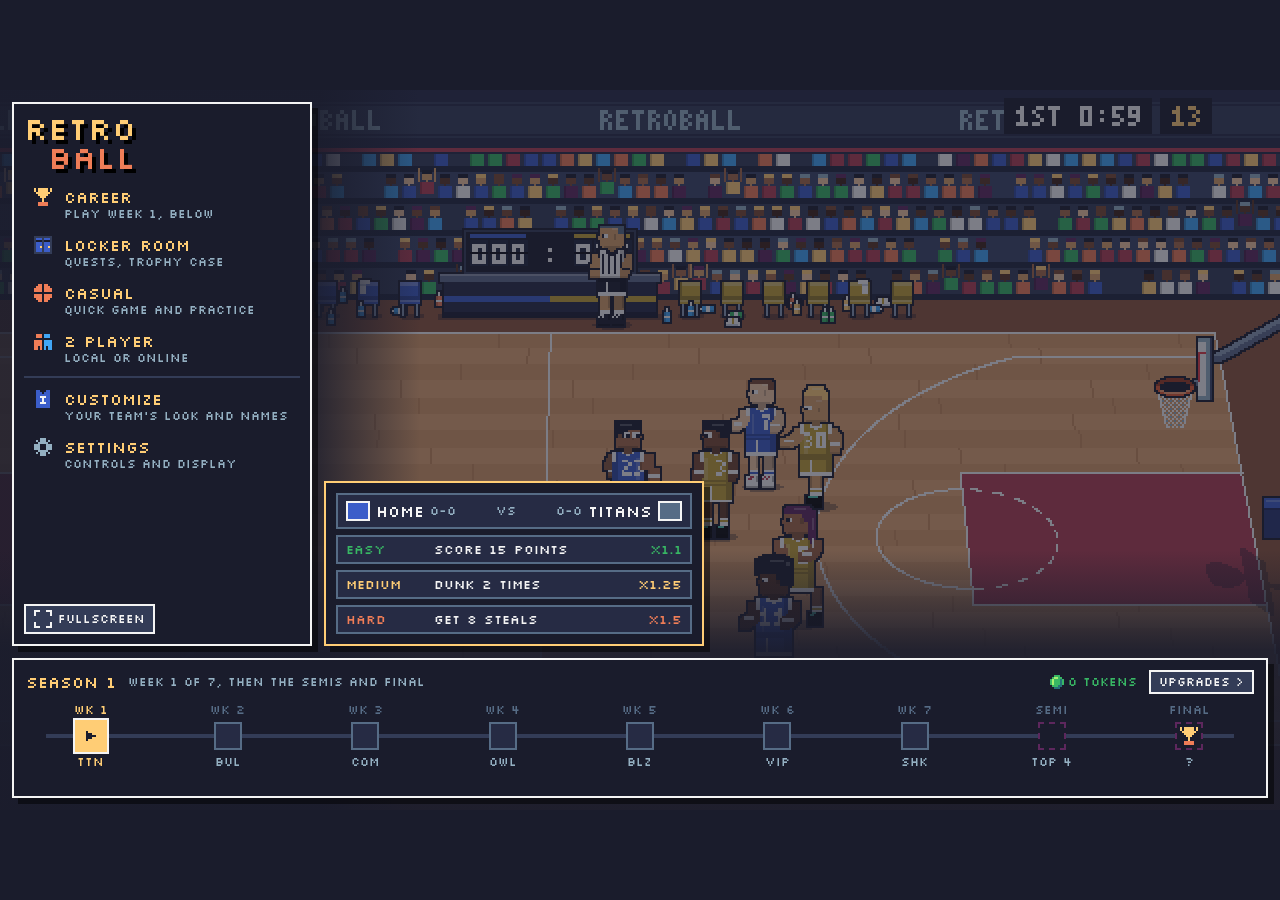
==== index.html @ 75bcadbc "Main menu: Quick game and Practice under Casual, Local and Online under 2 Player Back and Esc go bac" ====
<!doctype html>
<html lang="en">
<head>
  <meta charset="utf-8">
  <meta name="viewport" content="width=device-width, initial-scale=1, user-scalable=no">
  <title>RetroBall</title>
  <link rel="preconnect" href="https://fonts.googleapis.com">
  <link rel="preconnect" href="https://fonts.gstatic.com" crossorigin>
  <link rel="stylesheet" href="https://fonts.googleapis.com/css2?family=Silkscreen&display=swap">
  <link rel="stylesheet" href="style.css">
</head>
<body>
  <div id="stage">
    <canvas id="game" width="640" height="360" tabindex="0"></canvas>

    <button id="pause-btn" type="button" aria-label="Pause" aria-expanded="false" aria-controls="menu">
      <span></span><span></span>
    </button>

    <!-- Pause menu (the Side Rail design): a full-height dock on the right, the tabs down a rail on its left with
         Resume, Restart and Main menu at the rail's foot, and the picked tab beside it (its reset button below it).
         Its tabs come in two groups: Customize (Player, Upgrades, Gear) and Settings (Controls, UI, Testing). The main
         menu's Customize and Settings open just their group; paused in a game it's Settings, plus Customize in a
         Quick game only (menu.js). -->
    <div id="menu" role="dialog" aria-label="Pause menu" hidden>
      <div class="menu-rail">
        <p class="rail-head" id="rail-head">Paused</p>
        <div class="tabs" role="tablist" aria-label="Pause menu sections" aria-orientation="vertical">
          <button type="button" class="tab" role="tab" data-panel="player-view" data-group="customize" aria-selected="true"><span class="ico" data-icon="jersey"></span>Player</button>
          <button type="button" class="tab" role="tab" data-panel="upgrade-view" data-group="customize" aria-selected="false"><span class="ico" data-icon="star"></span>Upgrades</button>
          <button type="button" class="tab" role="tab" data-panel="gear-view" data-group="customize" aria-selected="false"><span class="ico" data-icon="trophy"></span>Gear</button>
          <button type="button" class="tab" role="tab" data-panel="controls-view" data-group="settings" aria-selected="false"><span class="ico" data-icon="pad"></span>Controls</button>
          <button type="button" class="tab" role="tab" data-panel="ui-view" data-group="settings" aria-selected="false"><span class="ico" data-icon="gear"></span>UI</button>
          <!-- Only with ?dev=1 in the address (see menu.js): playtesting tools, testing sliders and player tuning. -->
          <button type="button" class="tab tab-dev" role="tab" data-panel="dev-view" data-group="settings" aria-selected="false" hidden><span class="ico" data-icon="cone"></span>Testing</button>
        </div>
        <span class="rail-space"></span>
        <!-- In a game only (menu.js hides them when the menu was opened from the main menu). -->
        <button type="button" class="btn rail-resume" id="resume">Resume</button>
        <button type="button" class="btn btn-quiet" id="restart-game">Restart</button>
        <button type="button" class="btn btn-quiet rail-leave" id="to-title">Main menu</button>
      </div>

      <div class="menu-main">
        <div class="menu-body tab-panel" id="player-view" role="tabpanel">
          <div class="preview-col">
            <canvas id="preview" width="80" height="92" aria-label="Player preview"></canvas>
            <div class="faces" role="group" aria-label="Pick a player to customize"></div>
            <button type="button" class="btn btn-quiet" id="randomize-look">Randomize</button>
          </div>

          <div class="controls">
            <div class="row">
              <label for="skin">Skin</label>
              <input type="color" id="skin" data-key="skin">
              <input class="hex" data-key="skin" maxlength="7" spellcheck="false" aria-label="Skin hex">
            </div>
            <div class="row presets" id="skin-presets">
              <span class="label preset-label">Recommended</span>
            </div>
            <div class="row">
              <span class="label">Hair style</span>
              <button type="button" class="step" data-step="-1" aria-label="Previous hair style">&lt;</button>
              <span class="value" id="hair-style-name"></span>
              <button type="button" class="step" data-step="1" aria-label="Next hair style">&gt;</button>
            </div>
            <div class="row">
              <label for="hair">Hair</label>
              <input type="color" id="hair" data-key="hair">
              <input class="hex" data-key="hair" maxlength="7" spellcheck="false" aria-label="Hair hex">
            </div>
            <div class="row">
              <label for="jersey">Jersey</label>
              <input type="color" id="jersey" data-key="jersey">
              <input class="hex" data-key="jersey" maxlength="7" spellcheck="false" aria-label="Jersey hex">
            </div>
            <div class="row">
              <label for="shorts">Shorts</label>
              <input type="color" id="shorts" data-key="shorts">
              <input class="hex" data-key="shorts" maxlength="7" spellcheck="false" aria-label="Shorts hex">
            </div>
            <div class="row">
              <label for="number">Number</label>
              <input id="number" class="num" inputmode="numeric" maxlength="2" autocomplete="off">
            </div>
            <div class="row">
              <label for="shoe">Shoes</label>
              <input type="color" id="shoe" data-key="shoe">
              <input class="hex" data-key="shoe" maxlength="7" spellcheck="false" aria-label="Shoes hex">
            </div>
            <div class="row">
              <label for="laces">Laces</label>
              <input type="color" id="laces" data-key="laces">
              <input class="hex" data-key="laces" maxlength="7" spellcheck="false" aria-label="Laces hex">
            </div>
          </div>
        </div>

        <!-- Upgrades and names for each player on the user's team. Free to set for now; saved between visits. -->
        <div class="tab-panel stack-view" id="upgrade-view" role="tabpanel" hidden>
          <p class="test-note" id="upgrade-note"></p>
          <div class="row player-pick">
            <div class="faces" role="group" aria-label="Pick a player to upgrade"></div>
            <input id="player-name" class="name" maxlength="12" spellcheck="false" autocomplete="off" aria-label="Player name">
            <span class="player-num" id="player-num"></span>
          </div>
          <div class="row upgrade" data-upgrade="speed">
            <span class="label">Speed</span>
            <button type="button" class="step" data-delta="-1" aria-label="Lower speed">-</button>
            <span class="pips" aria-hidden="true"></span>
            <button type="button" class="step" data-delta="1" aria-label="Raise speed">+</button>
            <span class="upgrade-effect"></span>
          </div>
          <div class="row upgrade" data-upgrade="shooting">
            <span class="label">Shooting</span>
            <button type="button" class="step" data-delta="-1" aria-label="Lower shooting">-</button>
            <span class="pips" aria-hidden="true"></span>
            <button type="button" class="step" data-delta="1" aria-label="Raise shooting">+</button>
            <span class="upgrade-effect"></span>
          </div>
          <div class="row upgrade" data-upgrade="dunking">
            <span class="label">Dunking</span>
            <button type="button" class="step" data-delta="-1" aria-label="Lower dunking">-</button>
            <span class="pips" aria-hidden="true"></span>
            <button type="button" class="step" data-delta="1" aria-label="Raise dunking">+</button>
            <span class="upgrade-effect"></span>
          </div>
          <div class="row upgrade" data-upgrade="defense">
            <span class="label">Defense</span>
            <button type="button" class="step" data-delta="-1" aria-label="Lower defense">-</button>
            <span class="pips" aria-hidden="true"></span>
            <button type="button" class="step" data-delta="1" aria-label="Raise defense">+</button>
            <span class="upgrade-effect"></span>
          </div>
          <div class="row upgrade" data-upgrade="dash">
            <span class="label">Dash</span>
            <button type="button" class="step" data-delta="-1" aria-label="Lower dash">-</button>
            <span class="pips" aria-hidden="true"></span>
            <button type="button" class="step" data-delta="1" aria-label="Raise dash">+</button>
            <span class="upgrade-effect"></span>
          </div>
        </div>

        <!-- Testing (only with ?dev=1 in the address): playtesting tools, testing sliders and player tuning. -->
        <div class="tab-panel stack-view" id="dev-view" role="tabpanel" hidden>
          <!-- Tools that jump the game to the moment you want to check (menu.js; main.js does the work). The game ones
               close the menu; each is disabled where it doesn't apply. -->
          <div id="testing-tools">
            <p class="test-note">Game (closes the menu)</p>
            <div class="tool-grid">
              <button type="button" class="btn btn-quiet" data-tool="endGame">End game</button>
              <button type="button" class="btn btn-quiet" data-tool="endPeriod">End period</button>
              <button type="button" class="btn btn-quiet" data-tool="tenSeconds">10 s left</button>
              <button type="button" class="btn btn-quiet" data-tool="shotClock">Shot clock 3 s</button>
              <button type="button" class="btn btn-quiet" data-tool="homePoints">Home +3</button>
              <button type="button" class="btn btn-quiet" data-tool="awayPoints">Away +3</button>
              <button type="button" class="btn btn-quiet" data-tool="ballToMe">Ball to me</button>
              <button type="button" class="btn btn-quiet" data-tool="freeThrow" title="Your player is fouled and goes to the line">Free throw</button>
            </div>
            <p class="test-note">Career</p>
            <div class="tool-grid">
              <button type="button" class="btn btn-quiet" data-tool="tokens">+100 tokens</button>
            <button type="button" class="btn btn-quiet" data-tool="allGear" title="Every cosmetic unlocked until the page reloads">All gear</button>
            </div>
          </div>

          <!-- Odds: dunk outcome odds, AI level and crowd density. Not saved; a reload restores the defaults. -->
          <div class="stack-view test-section" id="test-view">
            <p class="test-note">Odds and AI (not saved)</p>
            <p class="test-note">Dunk odds</p>
            <div class="row">
              <label for="hang-chance">Rim hang</label>
              <input type="range" id="hang-chance" min="0" max="100" step="1" data-odds="hangChance">
              <span class="value pct" id="hang-chance-value"></span>
            </div>
            <div class="row">
              <label for="shatter-chance">Shatter</label>
              <input type="range" id="shatter-chance" min="0" max="100" step="1" data-odds="shatterChance">
              <span class="value pct" id="shatter-chance-value"></span>
            </div>
            <div class="row">
              <span class="label">Normal</span>
              <span class="slider-spacer"></span>
              <span class="value pct" id="normal-chance-value"></span>
            </div>
            <p class="test-note">AI</p>
            <div class="row">
              <label for="ai-level">Demo AI</label>
              <input type="range" id="ai-level" min="0" max="100" step="1">
              <span class="value pct" id="ai-level-value"></span>
            </div>
            <p class="test-note">Arena</p>
            <div class="row">
              <label for="crowd-density">Crowd</label>
              <input type="range" id="crowd-density" min="0" max="100" step="1">
              <span class="value pct" id="crowd-density-value"></span>
            </div>
          </div>

          <!-- Player tuning: every config value that shapes how players play, most important first (rows built by
               menu.js from TUNING). Saved; a changed value can be put back one at a time or all at once. -->
          <div class="stack-view test-section" id="tuning-view">
            <div class="tuning-head">
              <p class="test-note">Player tuning (saved)</p>
              <button type="button" class="btn btn-quiet" id="reset-tuning">Reset all</button>
            </div>
            <div class="tuning-list" id="tuning-list"></div>
          </div>
        </div>

        <!-- Gear: cosmetics unlocked by trophies (see Cosmetics): what the picked player wears, the team's kit and shoes,
             and the ball, dunk trail, banner and rim for your games. Rows are built by menu.js. Saved. -->
        <div class="tab-panel stack-view" id="gear-view" role="tabpanel" hidden>
          <div class="row player-pick">
            <div class="faces" role="group" aria-label="Pick a player to dress"></div>
          </div>
          <p class="test-note">This player</p>
          <div class="gear-list" id="gear-player"></div>
          <p class="test-note">The team</p>
          <div class="gear-list" id="gear-team"></div>
          <p class="test-note">Your games</p>
          <div class="gear-list" id="gear-game"></div>
          <p class="key-hint">Earn trophies to unlock more: each metal unlocks a style.</p>
        </div>

        <!-- Controls: dash timing and keybinds (rows are built by menu.js). Saved between visits. -->
        <div class="tab-panel stack-view" id="controls-view" role="tabpanel" hidden>
          <p class="test-note">Dash</p>
          <div class="row">
            <label for="double-tap">Double tap</label>
            <input type="range" id="double-tap" min="50" max="400" step="5">
            <span class="value pct" id="double-tap-value"></span>
          </div>
          <!-- Keybinds: whose keys (1 Player, or either player of 2 Player), a drawn keyboard with each action's keys in
               its color, and a legend: click an action (or press Enter on it), then press or click its new key. -->
          <div class="row key-sets" role="group" aria-label="Whose keys">
            <button type="button" class="key-btn" data-key-set="solo" aria-pressed="true">1 Player</button>
            <button type="button" class="key-btn" data-key-set="p1" aria-pressed="false">2P: P1</button>
            <button type="button" class="key-btn" data-key-set="p2" aria-pressed="false">2P: P2</button>
          </div>
          <div class="keyboard" id="keyboard"></div>
          <div class="key-legend" id="key-legend"></div>
          <p class="key-hint" id="key-hint"></p>
        </div>

        <!-- On-screen display and sound. Saved between visits. -->
        <div class="tab-panel stack-view" id="ui-view" role="tabpanel" hidden>
          <p class="test-note">On screen</p>
          <div class="row">
            <span class="label">Stats</span>
            <button type="button" class="key-btn" id="show-stats" aria-pressed="false" aria-label="Show stats"></button>
            <span class="upgrade-effect">Score and shooting, top left</span>
          </div>
          <div class="row">
            <span class="label">Shelf</span>
            <button type="button" class="key-btn" id="show-trophies" aria-pressed="false" aria-label="Show the trophy shelf"></button>
            <span class="upgrade-effect">Your trophies on top of the scorer's table</span>
          </div>
          <p class="test-note">Audio</p>
          <div class="row">
            <span class="label">Sound</span>
            <button type="button" class="key-btn" id="sound-on" aria-pressed="false" aria-label="Sound"></button>
          </div>
          <div class="row">
            <label for="sound-volume">Volume</label>
            <input type="range" id="sound-volume" min="0" max="100" step="5">
            <span class="value pct" id="sound-volume-value"></span>
          </div>
          <!-- Every trophy family's metal and next goal, and the secrets (??? until earned); built by menu.js. -->
          <p class="test-note">Trophies</p>
          <div class="trophy-list" id="trophy-list"></div>
        </div>

        <div class="menu-foot">
          <button type="button" class="btn btn-quiet" id="reset-look" data-for="player-view">Reset look</button>
          <button type="button" class="btn btn-quiet" id="reset-upgrades" data-for="upgrade-view" hidden>Reset</button>
          <button type="button" class="btn btn-quiet" id="reset-odds" data-for="dev-view" hidden>Test defaults</button>
          <button type="button" class="btn btn-quiet" id="reset-controls" data-for="controls-view" hidden>Defaults</button>
        </div>
      </div>
    </div>

    <!-- Main menu: the game always opens here, with the AI playing itself behind it. Each mode's screen is a view
         (title.js shows one at a time); Customize and Settings open the pause menu's tabs. -->
    <div id="title" role="dialog" aria-label="Main menu" hidden>
      <!-- Home (the Season Road design): the modes in a dock on the left, the career season as a road along the
           bottom with a stop for every game, and the next game's challenges above this week's stop (title.js builds
           the road and the challenges; picking a challenge tips off). The demo game shows through on the right. -->
      <div class="title-view season-home" id="title-home">
        <nav class="home-dock" aria-label="Modes">
          <p class="dock-logo" aria-hidden="true">Retro<span>Ball</span></p>
          <button type="button" class="dock-row" data-go="career">
            <span class="ico" data-icon="trophy"></span>
            <span class="mode-name">Career</span>
            <span class="mode-desc" id="title-career-desc">Seasons, playoffs and upgrades</span>
          </button>
          <button type="button" class="dock-row" data-go="locker">
            <span class="ico" data-icon="locker"></span>
            <span class="mode-name">Locker room</span>
            <span class="mode-desc">Quests, trophy case</span>
          </button>
          <button type="button" class="dock-row" data-go="casual">
            <span class="ico" data-icon="ball"></span>
            <span class="mode-name">Casual</span>
            <span class="mode-desc">Quick game and practice</span>
          </button>
          <button type="button" class="dock-row" data-go="versus">
            <span class="ico" data-icon="duo"></span>
            <span class="mode-name">2 Player</span>
            <span class="mode-desc">Local or online</span>
          </button>
          <span class="dock-sep"></span>
          <button type="button" class="dock-row" data-go="customize">
            <span class="ico" data-icon="jersey"></span>
            <span class="mode-name">Customize</span>
            <span class="mode-desc">Your team's look and names</span>
          </button>
          <button type="button" class="dock-row" data-go="settings">
            <span class="ico" data-icon="gear"></span>
            <span class="mode-name">Settings</span>
            <span class="mode-desc">Controls and display</span>
          </button>
          <button type="button" class="dock-quick" id="fullscreen"><span class="ico" data-icon="full"></span>Fullscreen</button>
        </nav>
        <div class="home-pop" id="home-pop"></div>
        <div class="home-road" id="home-road"></div>
      </div>

      <h1 class="title-logo">Retro<span>Ball</span></h1>
      <div class="title-panel">
        <!-- Career: built by title.js (season, challenges, upgrades, standings). Picking a challenge tips off. -->
        <div class="title-view" id="title-career" hidden>
          <div class="title-bar"><button type="button" class="btn btn-quiet title-back">Back</button><span class="title-heading">Career</span></div>
          <div class="career-panel" id="career-panel"></div>
        </div>

        <!-- Casual: a quick 3v3 game (with the daily game) or practice. -->
        <div class="title-view stack-view" id="title-casual" hidden>
          <div class="title-bar"><button type="button" class="btn btn-quiet title-back">Back</button><span class="title-heading">Casual</span></div>
          <button type="button" class="mode-option" data-go="quick">
            <span class="mode-name">Quick game</span>
            <span class="mode-desc">3v3 with AI teammates and opponents, plus the daily game</span>
          </button>
          <button type="button" class="mode-option" data-go="practice">
            <span class="mode-name">Practice</span>
            <span class="mode-desc">Free shot and Around the World</span>
          </button>
        </div>

        <!-- 2 Player: two people on one keyboard (Local), or in two browsers (Online). -->
        <div class="title-view stack-view" id="title-versus" hidden>
          <div class="title-bar"><button type="button" class="btn btn-quiet title-back">Back</button><span class="title-heading">2 Player</span></div>
          <button type="button" class="mode-option" data-go="duo">
            <span class="mode-name">Local</span>
            <span class="mode-desc">Two players, one keyboard</span>
          </button>
          <button type="button" class="mode-option" data-go="online">
            <span class="mode-name">Online</span>
            <span class="mode-desc">Prototype: host or join with a code</span>
          </button>
        </div>

        <!-- Quick game: the game options (Career and 2 Player games use them too), then tip off. -->
        <div class="title-view stack-view" id="title-quick" data-back="casual" hidden>
          <div class="title-bar"><button type="button" class="btn btn-quiet title-back">Back</button><span class="title-heading">Quick game</span></div>
          <!-- The daily game (daily.js): today's opponent and goal, your streak; title.js fills it in. -->
          <div class="daily-card">
            <span class="mode-name">Daily game</span>
            <span class="mode-desc" id="daily-text"></span>
            <button type="button" class="btn btn-quiet" id="daily-start">Play today's game</button>
          </div>
          <!-- How good the AI opponents are (DIFFICULTY; title.js marks the picked one). -->
          <div class="row difficulty-row">
            <span class="label">Difficulty</span>
            <button type="button" class="key-btn" data-difficulty="0" aria-pressed="false">Rookie</button>
            <button type="button" class="key-btn" data-difficulty="1" aria-pressed="false">Pro</button>
            <button type="button" class="key-btn" data-difficulty="2" aria-pressed="false">All-Star</button>
          </div>
          <div class="row">
            <span class="label">Free throws</span>
            <button type="button" class="key-btn" id="free-throws" aria-pressed="false" aria-label="Free throws"></button>
            <span class="upgrade-effect">1 shot after a reach-in foul</span>
          </div>
          <div class="row">
            <label for="half-minutes">Half length</label>
            <input type="number" id="half-minutes" class="num tuning-num" min="0.5" max="20" step="0.5">
            <span class="upgrade-effect">Minutes per half (2 halves)</span>
          </div>
          <div class="row">
            <span class="label">Shot clock</span>
            <button type="button" class="key-btn" id="shot-clock" aria-pressed="false" aria-label="Shot clock"></button>
            <input type="number" id="shot-seconds" class="num" min="5" max="60" step="1" aria-label="Shot clock seconds">
            <span class="upgrade-effect">seconds</span>
          </div>
          <p class="mode-desc">Free throws, half length and the shot clock apply to Career and 2 Player games too; difficulty to 2 Player co-op.</p>
          <button type="button" class="btn title-start" data-mode="3v3">Tip off</button>
        </div>

        <!-- 2 Player: two people on one keyboard. Picking a format starts it (with the upgrade draft). -->
        <div class="title-view stack-view" id="title-duo" data-back="versus" hidden>
          <div class="title-bar"><button type="button" class="btn btn-quiet title-back">Back</button><span class="title-heading">2 Player</span></div>
          <button type="button" class="mode-option duo-format" data-format="vs3" aria-pressed="false">
            <span class="mode-name">Versus 3v3</span>
            <span class="mode-desc">Each runs a team with two AI teammates</span>
          </button>
          <button type="button" class="mode-option duo-format" data-format="vs1" aria-pressed="false">
            <span class="mode-name">Versus 1v1</span>
            <span class="mode-desc">Just the two of you, full court</span>
          </button>
          <button type="button" class="mode-option duo-format" data-format="coop" aria-pressed="false">
            <span class="mode-name">Co-op</span>
            <span class="mode-desc">You two plus an AI teammate vs three AI</span>
          </button>
          <p class="mode-desc" id="duo-keys"></p>
        </div>

        <!-- Online (prototype, see net.js): host a 2 Player versus game with a code, join one by code or from the
             lobby finder, over the internet (a public relay) or between tabs of this browser. -->
        <div class="title-view stack-view" id="title-online" data-back="versus" hidden>
          <div class="title-bar"><button type="button" class="btn btn-quiet title-back">Back</button><span class="title-heading">Online</span></div>
          <p class="mode-desc">Prototype: 2 Player versus with someone in another browser. Internet games go through a public relay.</p>
          <div class="row">
            <span class="label">Network</span>
            <button type="button" class="key-btn" data-network="internet" aria-pressed="false">Internet</button>
            <button type="button" class="key-btn" data-network="local" aria-pressed="false">This computer</button>
          </div>
          <div class="row">
            <span class="label">Format</span>
            <button type="button" class="key-btn" data-online-format="vs1" aria-pressed="false">1v1</button>
            <button type="button" class="key-btn" data-online-format="vs3" aria-pressed="false">3v3</button>
          </div>
          <!-- The lobby, once both are in: who's playing, then the host starts the game (it runs on the host's computer). -->
          <div class="online-lobby" id="online-lobby" hidden>
            <p class="mode-name" id="online-lobby-title"></p>
            <p class="mode-desc" id="online-lobby-text"></p>
            <button type="button" class="btn" id="online-start">Start game</button>
          </div>
          <div class="row">
            <button type="button" class="btn" id="online-host">Host a game</button>
            <span class="upgrade-effect" id="online-code"></span>
          </div>
          <div class="row">
            <label for="online-join-code">Join code</label>
            <input type="text" id="online-join-code" class="name" maxlength="4" spellcheck="false" autocomplete="off">
            <button type="button" class="btn btn-quiet" id="online-join">Join</button>
          </div>
          <p class="test-note">Open games</p>
          <div class="lobby-list" id="online-lobbies"></div>
          <p class="mode-desc" id="online-status"></p>
        </div>

        <!-- Practice: just the user's player. -->
        <div class="title-view stack-view" id="title-practice" data-back="casual" hidden>
          <div class="title-bar"><button type="button" class="btn btn-quiet title-back">Back</button><span class="title-heading">Practice</span></div>
          <button type="button" class="mode-option title-start" data-mode="free">
            <span class="mode-name">Free shot</span>
            <span class="mode-desc">Just you and the ball, either hoop</span>
          </button>
          <button type="button" class="mode-option title-start" data-mode="world">
            <span class="mode-name">Around the world</span>
            <span class="mode-desc">15 spots in order: make each one to move on. Timed.</span>
            <span class="mode-desc" id="world-best"></span>
          </button>
        </div>
      </div>
    </div>
    <!-- The locker room's talk panel (locker.js): who's talking, what they say, and the answers; or the trophy case. -->
    <div id="locker-talk" class="locker-talk" role="dialog" aria-labelledby="locker-talk-name" hidden>
      <p class="mode-name" id="locker-talk-name"></p>
      <p class="talk-text" id="locker-talk-text"></p>
      <div class="talk-actions" id="locker-talk-actions"></div>
    </div>
  </div>

  <!-- Plain scripts (not modules) so the game runs straight from file:// as well as any web host. Order matters. -->
  <script src="src/config.js"></script>
  <script src="src/font.js"></script>
  <script src="src/sprite.js"></script>
  <script src="src/input.js"></script>
  <script src="src/camera.js"></script>
  <script src="src/court.js"></script>
  <script src="src/hoop.js"></script>
  <script src="src/debris.js"></script>
  <script src="src/bench.js"></script>
  <script src="src/scoreboard.js"></script>
  <script src="src/player.js"></script>
  <script src="src/team.js"></script>
  <script src="src/ball.js"></script>
  <script src="src/hud.js"></script>
  <script src="src/shooting.js"></script>
  <script src="src/play.js"></script>
  <script src="src/ai.js"></script>
  <script src="src/ref.js"></script>
  <script src="src/clock.js"></script>
  <script src="src/practice.js"></script>
  <script src="src/tuning.js"></script>
  <script src="src/menu.js"></script>
  <script src="src/sfx.js"></script>
  <script src="src/trophies.js"></script>
  <script src="src/cosmetics.js"></script>
  <script src="src/career.js"></script>
  <script src="src/daily.js"></script>
  <script src="src/duo.js"></script>
  <script src="src/net.js"></script>
  <script src="src/quests.js"></script>
  <script src="src/locker.js"></script>
  <script src="src/title.js"></script>
  <script src="src/main.js"></script>
</body>
</html>
---- style.css ----
html,
body {
  margin: 0;
  height: 100%;
  overflow: hidden;
  background: #1a1c2c;
}

body {
  display: flex;
  align-items: center;
  justify-content: center;
}

/* --px is two game pixels in CSS pixels (1/320 of the width); main.js sets it whenever the game is resized. --u is one
   game pixel: the main menu's home screen and the pause menu are laid out in it. */
#stage {
  --px: 3px;
  --u: calc(var(--px) / 2);
  position: relative;
}

canvas {
  display: block;
  image-rendering: pixelated;
  touch-action: none;
  outline: none;
}

#game {
  width: 100%;
  height: 100%;
}

button,
input {
  font: inherit;
  color: inherit;
  text-transform: inherit;
}

:focus-visible {
  outline: var(--px) solid #ffcd75;
  outline-offset: 0;
}

/* Pause button, top-right corner of the game */
#pause-btn {
  position: absolute;
  top: calc(var(--px) * 3);
  right: calc(var(--px) * 3);
  width: calc(var(--px) * 11);
  height: calc(var(--px) * 11);
  display: flex;
  align-items: center;
  justify-content: center;
  gap: calc(var(--px) * 2);
  padding: 0;
  background: #1a1c2c;
  border: var(--px) solid #f4f4f4;
  cursor: pointer;
}

#pause-btn span {
  width: calc(var(--px) * 2);
  height: calc(var(--px) * 5);
  background: #f4f4f4;
}

#pause-btn[hidden] {
  display: none;
}

#pause-btn:hover,
#pause-btn[aria-expanded="true"] {
  background: #3b5dc9;
}

/* Pause menu (the Side Rail design): a full-height dock on the right, laid out in game pixels (its --px is one game
   pixel, --u), with the tabs down a rail on the left and the picked tab beside it. */
#menu {
  --px: var(--u);
  position: absolute;
  top: calc(var(--px) * 3);
  right: calc(var(--px) * 3);
  bottom: calc(var(--px) * 3);
  width: calc(var(--px) * 314);
  display: grid;
  grid-template-columns: calc(var(--px) * 74) 1fr;
  box-sizing: border-box;
  background: #1a1c2c;
  border: var(--px) solid #f4f4f4;
  box-shadow: calc(var(--px) * 3) calc(var(--px) * 3) 0 rgba(0, 0, 0, 0.5);
  color: #f4f4f4;
  font-family: 'Silkscreen', monospace;
  font-size: calc(var(--px) * 8);
  line-height: 1;
  text-transform: uppercase;
}

/* The rail: "Paused", the tabs (icon + name; Testing in orange), then Resume, Restart and Main menu at its foot */
.menu-rail {
  display: flex;
  flex-direction: column;
  gap: calc(var(--px) * 2);
  min-height: 0;
  padding: calc(var(--px) * 4) 0;
  background: #262b44;
  border-right: var(--px) solid #333c57;
}

.rail-head {
  margin: 0;
  padding: calc(var(--px) * 2) calc(var(--px) * 6) calc(var(--px) * 6);
  font-size: calc(var(--px) * 9);
  color: #ffcd75;
}

.tabs {
  display: flex;
  flex-direction: column;
  gap: calc(var(--px) * 2);
}

.tab {
  display: flex;
  align-items: center;
  gap: calc(var(--px) * 4);
  padding: calc(var(--px) * 5) calc(var(--px) * 6);
  background: none;
  border: var(--px) solid transparent;
  border-right: 0;
  font-size: calc(var(--px) * 7);
  color: #94b0c2;
  text-align: left;
  cursor: pointer;
}

.tab:hover {
  color: #f4f4f4;
}

/* The open tab joins the content beside it */
.tab[aria-selected="true"] {
  margin-right: calc(var(--px) * -1);
  background: #1a1c2c;
  border-color: #333c57;
  color: #ffcd75;
}

.tab.tab-dev {
  color: #ef7d57;
}

.rail-space {
  flex: 1;
}

.menu-rail .btn {
  margin: 0 calc(var(--px) * 4);
  padding: calc(var(--px) * 3) calc(var(--px) * 4);
  font-size: calc(var(--px) * 6.5);
  text-align: center;
}

.menu-rail .rail-resume {
  padding: calc(var(--px) * 6) calc(var(--px) * 4);
  font-size: calc(var(--px) * 8);
}

.menu-rail .rail-leave {
  background: transparent;
  border-color: #566c86;
}

/* The picked tab: the whole height, scrolling if it has to */
.menu-main {
  min-width: 0;
  min-height: 0;
  overflow-y: auto;
  display: flex;
  flex-direction: column;
  padding: calc(var(--px) * 6);
}

#menu[hidden],
#menu [hidden] {
  display: none;
}

.menu-foot,
.tuning-head {
  display: flex;
  align-items: center;
  justify-content: space-between;
}

/* The tab's reset button, stuck to the bottom of the content so it stays in reach on tabs that scroll */
.menu-foot {
  position: sticky;
  bottom: calc(var(--px) * -6);
  justify-content: flex-end;
  margin: auto calc(var(--px) * -6) calc(var(--px) * -6);
  padding: calc(var(--px) * 3) calc(var(--px) * 6) calc(var(--px) * 6);
  background: #1a1c2c;
  border-top: var(--px) solid #333c57;
}

.menu-foot .btn {
  font-size: 0.8em;
}

.stack-view {
  display: flex;
  flex-direction: column;
  gap: calc(var(--px) * 3);
  min-height: calc(var(--px) * 92);
}

/* Player tuning in the Dev tab, set off from the testing sliders above. */
/* UI tab: the trophy list, a cup in its metal's color (empty outline until earned) */
.trophy-list {
  display: flex;
  flex-direction: column;
  gap: var(--px);
}

.trophy-row {
  display: flex;
  align-items: center;
  gap: calc(var(--px) * 3);
}

.trophy-cup {
  flex: none;
  width: calc(var(--px) * 5);
  height: calc(var(--px) * 5);
  border: var(--px) solid #566c86;
}

.trophy-name {
  flex: none;
  width: calc(var(--px) * 56);
  font-size: 0.8em;
  white-space: nowrap;
  color: #94b0c2;
}

/* Testing tab: the playtesting tools, three to a row */
.tool-grid {
  display: grid;
  grid-template-columns: repeat(3, 1fr);
  gap: calc(var(--px) * 2);
  margin-bottom: calc(var(--px) * 3);
}

.tool-grid .btn {
  font-size: 0.8em;
}

.tool-grid .btn:disabled {
  opacity: 0.4;
  cursor: default;
}

.test-section {
  min-height: 0;
  margin-top: calc(var(--px) * 3);
  padding-top: calc(var(--px) * 4);
  border-top: var(--px) solid #333c57;
}

/* Player tuning: a scrolling list of label + number + reset, with a tip under each */
.tuning-head .test-note {
  margin: 0;
}

.tuning-list {
  display: flex;
  flex-direction: column;
  gap: calc(var(--px) * 3);
  max-height: calc(var(--px) * 96);
  overflow-y: auto;
  padding-right: calc(var(--px) * 2);
}

.tuning-top {
  display: flex;
  align-items: center;
  gap: calc(var(--px) * 3);
}

.tuning-label {
  flex: 1;
  color: #94b0c2;
}

.tuning-item.changed .tuning-label {
  color: #ffcd75;
}

.num.tuning-num {
  width: calc(var(--px) * 40);
}

/* Only a changed value can be reset; the button keeps its space so the numbers stay lined up. */
.tuning-reset {
  visibility: hidden;
}

.tuning-item.changed .tuning-reset {
  visibility: visible;
}

.tuning-tip {
  display: block;
  margin-top: var(--px);
  font-size: 0.7em;
  color: #566c86;
}

/* Upgrade level pips: filled up to the current level */
.pips {
  display: flex;
  gap: var(--px);
}

.pip {
  width: calc(var(--px) * 5);
  height: calc(var(--px) * 8);
  background: #262b44;
  border: var(--px) solid #566c86;
}

.pip.on {
  background: #38b764;
  border-color: #a7f070;
}

.upgrade-effect {
  font-size: 0.75em;
  color: #94b0c2;
}

/* Player tab: preview, the team's faces and the randomize button in one column */
.preview-col {
  display: flex;
  flex-direction: column;
  gap: calc(var(--px) * 3);
}

/* Faces of the user's team: click one to customize / upgrade that player */
.faces {
  display: flex;
  gap: calc(var(--px) * 2);
}

.face {
  padding: 0;
  background: #262b44;
  border: var(--px) solid #566c86;
  cursor: pointer;
}

.face canvas {
  display: block;
  width: calc(var(--px) * 24);
  height: calc(var(--px) * 26);
}

.face:hover {
  border-color: #f4f4f4;
}

.face[aria-pressed="true"] {
  border-color: #ffcd75;
}

/* Upgrades: which player's levels are shown, with their name editable in place */
.player-pick {
  margin-bottom: calc(var(--px) * 2);
}

.name {
  box-sizing: border-box;
  width: calc(var(--px) * 80);
  height: calc(var(--px) * 10);
  padding: 0 calc(var(--px) * 2);
  background: #262b44;
  border: var(--px) solid #94b0c2;
}

.player-num {
  min-width: calc(var(--px) * 16);
  color: #94b0c2;
  text-align: center;
}

.key-btn {
  min-width: calc(var(--px) * 36);
  height: calc(var(--px) * 11);
  padding: 0 calc(var(--px) * 2);
  background: #262b44;
  border: var(--px) solid #94b0c2;
  cursor: pointer;
}

.key-btn:hover {
  border-color: #f4f4f4;
}

.key-btn[aria-pressed="true"] {
  border-color: #ffcd75;
  color: #ffcd75;
}

/* Game mode choices */
.mode-option {
  display: flex;
  flex-direction: column;
  align-items: flex-start;
  gap: calc(var(--px) * 2);
  padding: calc(var(--px) * 4);
  background: #262b44;
  border: var(--px) solid #566c86;
  text-align: left;
  cursor: pointer;
}

.mode-option:hover {
  border-color: #f4f4f4;
}

.mode-option[aria-pressed="true"] {
  background: #29366f;
  border-color: #ffcd75;
}

.mode-name {
  color: #ffcd75;
}

.mode-desc {
  font-size: 0.75em;
  color: #94b0c2;
}

.test-note {
  margin: 0 0 calc(var(--px) * 2);
  color: #94b0c2;
}

.row + .test-note {
  margin-top: calc(var(--px) * 4);
}

.pct {
  min-width: calc(var(--px) * 24);
  text-align: right;
}

.slider-spacer {
  width: calc(var(--px) * 90);
}

input[type="range"] {
  -webkit-appearance: none;
  appearance: none;
  width: calc(var(--px) * 90);
  height: calc(var(--px) * 6);
  margin: 0;
  background: #262b44;
  border: var(--px) solid #94b0c2;
  cursor: pointer;
}

input[type="range"]::-webkit-slider-thumb {
  -webkit-appearance: none;
  width: calc(var(--px) * 5);
  height: calc(var(--px) * 10);
  background: #ffcd75;
  border: var(--px) solid #1a1c2c;
}

input[type="range"]::-moz-range-thumb {
  width: calc(var(--px) * 5);
  height: calc(var(--px) * 10);
  background: #ffcd75;
  border: var(--px) solid #1a1c2c;
  border-radius: 0;
}

.menu-body {
  display: grid;
  grid-template-columns: calc(var(--px) * 82) 1fr;
  gap: calc(var(--px) * 6);
  align-items: start;
}

#preview {
  width: calc(var(--px) * 80);
  height: calc(var(--px) * 92);
  border: var(--px) solid #333c57;
}

.controls {
  display: flex;
  flex-direction: column;
  gap: var(--px);
}

.row {
  display: flex;
  align-items: center;
  gap: calc(var(--px) * 3);
  min-height: calc(var(--px) * 10);
}

.row label,
.row .label {
  width: calc(var(--px) * 56);
  flex: none;
  color: #94b0c2;
}

.presets {
  gap: calc(var(--px) * 2);
}

/* Sits in the label column, smaller and dimmer than a real label: the swatches are suggestions, not the only options. */
.row .preset-label {
  margin-right: var(--px);
  font-size: 0.7em;
  color: #566c86;
  text-align: right;
}

.btn {
  padding: calc(var(--px) * 2) calc(var(--px) * 4);
  background: #3b5dc9;
  border: var(--px) solid #f4f4f4;
  cursor: pointer;
}

.btn:hover {
  background: #41a6f6;
}

.btn-quiet {
  background: #333c57;
}

.step {
  width: calc(var(--px) * 10);
  height: calc(var(--px) * 10);
  padding: 0;
  background: #333c57;
  border: var(--px) solid #f4f4f4;
  cursor: pointer;
}

.step:hover {
  background: #3b5dc9;
}

.step:disabled {
  opacity: 0.35;
  cursor: default;
}

.step:disabled:hover {
  background: #333c57;
}

.value {
  min-width: calc(var(--px) * 38);
  text-align: center;
}

.swatch {
  width: calc(var(--px) * 9);
  height: calc(var(--px) * 9);
  padding: 0;
  border: var(--px) solid #333c57;
  cursor: pointer;
}

.swatch[aria-pressed="true"] {
  border-color: #f4f4f4;
}

input[type="color"] {
  width: calc(var(--px) * 14);
  height: calc(var(--px) * 10);
  padding: 0;
  background: none;
  border: var(--px) solid #f4f4f4;
  cursor: pointer;
}

input[type="color"]::-webkit-color-swatch-wrapper {
  padding: 0;
}

input[type="color"]::-webkit-color-swatch {
  border: none;
}

input[type="color"]::-moz-color-swatch {
  border: none;
}

.hex,
.num {
  box-sizing: border-box;
  height: calc(var(--px) * 10);
  padding: 0 calc(var(--px) * 2);
  background: #262b44;
  border: var(--px) solid #94b0c2;
}

.hex {
  width: calc(var(--px) * 50);
}

.num {
  width: calc(var(--px) * 22);
  text-align: center;
}

/* Career panel: season and tokens, team name, challenges, last game, standings */
.career-panel {
  display: flex;
  flex-direction: column;
  gap: calc(var(--px) * 3);
}

.career-head {
  display: flex;
  justify-content: space-between;
  color: #ffcd75;
}

.career-tokens {
  color: #38b764;
}

.challenge {
  padding: calc(var(--px) * 3) calc(var(--px) * 4);
}

/* Challenge tiers, easiest to hardest: the tier name in its own color */
.challenge.tier-0 .mode-name {
  color: #38b764;
}

.challenge.tier-1 .mode-name {
  color: #ffcd75;
}

.challenge.tier-2 .mode-name {
  color: #ef7d57;
}

.challenge.tier-3 .mode-name {
  color: #e43b44;
}

.standings {
  display: grid;
  grid-template-columns: calc(var(--px) * 14) 1fr calc(var(--px) * 30) calc(var(--px) * 26);
  gap: var(--px) calc(var(--px) * 3);
  font-size: 0.75em;
}

.standings-head {
  color: #566c86;
}

.standings-you {
  color: #ffcd75;
}

.btn:disabled {
  opacity: 0.35;
  cursor: default;
}

/* Career saving: whether progress is being saved */
.save-ok,
.save-warn {
  margin: 0;
  font-size: 0.75em;
}

.save-ok {
  color: #38b764;
}

.save-warn {
  color: #e43b44;
}

.career-panel > .btn {
  align-self: flex-start;
}

/* 2 Player formats: a little tighter than the mode buttons */
.duo-format {
  box-sizing: border-box;
  width: 100%;
  margin-bottom: calc(var(--px) * 2);
  padding: calc(var(--px) * 3) calc(var(--px) * 4);
}

/* Main menu: the logo over a panel in the pause menu's style, on the demo game behind it. Both hang from the top,
   so the logo stays put whichever view (and panel height) is showing. */
#title {
  position: absolute;
  inset: 0;
  display: flex;
  flex-direction: column;
  align-items: center;
  justify-content: flex-start;
  box-sizing: border-box;
  padding-top: calc(var(--px) * 8);
  gap: calc(var(--px) * 4);
  color: #f4f4f4;
  font-family: 'Silkscreen', monospace;
  font-size: calc(var(--px) * 8);
  line-height: 1;
  text-transform: uppercase;
}

#title[hidden],
#title [hidden] {
  display: none;
}

.title-logo {
  margin: 0;
  font-size: calc(var(--px) * 22);
  font-weight: normal;
  letter-spacing: var(--px);
  color: #ffcd75;
  text-shadow: calc(var(--px) * 2) calc(var(--px) * 2) 0 #1a1c2c;
}

.title-logo span {
  color: #ef7d57;
}

.title-panel {
  box-sizing: border-box;
  width: calc(var(--px) * 204);
  max-height: calc(var(--px) * 136);
  overflow-y: auto;
  padding: calc(var(--px) * 4);
  background: #1a1c2c;
  border: var(--px) solid #f4f4f4;
  box-shadow: calc(var(--px) * 3) calc(var(--px) * 3) 0 rgba(0, 0, 0, 0.5);
}

/* A mode's screen: Back and its name across the top */
.title-bar {
  display: flex;
  align-items: center;
  gap: calc(var(--px) * 4);
  margin-bottom: calc(var(--px) * 3);
}

.title-heading {
  color: #ffcd75;
}

.title-view.stack-view {
  min-height: 0;
}

/* The game options' labels on one line ("Free throws", "Half length") */
#title .row label,
#title .row .label {
  width: calc(var(--px) * 62);
  white-space: nowrap;
}

/* Quick game: the daily game's card above the options */
.daily-card {
  display: flex;
  flex-direction: column;
  align-items: flex-start;
  gap: calc(var(--px) * 2);
  padding: calc(var(--px) * 3) calc(var(--px) * 4);
  background: #262b44;
  border: var(--px) solid #566c86;
}

/* Online: the lobby both players are in before the host starts */
.online-lobby {
  display: flex;
  flex-direction: column;
  align-items: flex-start;
  gap: calc(var(--px) * 2);
  padding: calc(var(--px) * 3) calc(var(--px) * 4);
  background: #29366f;
  border: var(--px) solid #ffcd75;
}

.online-lobby p {
  margin: 0;
}

/* Online: the lobby finder's open games, one button each */
.lobby-list {
  display: flex;
  flex-wrap: wrap;
  gap: calc(var(--px) * 2);
}

/* Quick game difficulty: three picks on the label's row */
.difficulty-row .key-btn {
  min-width: 0;
  padding: 0 calc(var(--px) * 3);
  white-space: nowrap;
  font-size: 0.85em;
}

/* 2 Player: the stack's gap already spaces the formats, so all three and the keys fit without scrolling */
#title .duo-format {
  margin-bottom: 0;
  padding: calc(var(--px) * 3) calc(var(--px) * 4);
}


.btn.title-start {
  align-self: flex-start;
}

/* Career upgrades: which player, then buy the next level of each stat */
.career-picks {
  gap: calc(var(--px) * 2);
}

.career-buy {
  min-width: calc(var(--px) * 30);
  padding: var(--px) calc(var(--px) * 2);
}

/* Home, the Season Road design: laid out in --u (one game pixel of the 640x360 stage), over the demo game.
   The dock (modes) on the left, the road (this season's games) along the bottom, this week's challenges in a
   popover above its stop. The logo and panel the other views use are hidden here. */
#title.at-home > .title-logo,
#title.at-home > .title-panel {
  display: none;
}

.season-home {
  position: absolute;
  inset: 0;
  font-size: calc(var(--u) * 8);
}

/* Shade behind the dock and the road so the demo game doesn't fight the text */
.season-home::before,
.season-home::after {
  content: '';
  position: absolute;
  pointer-events: none;
}

.season-home::before {
  left: 0;
  top: 0;
  bottom: 0;
  width: calc(var(--u) * 210);
  background: linear-gradient(90deg, rgba(26, 28, 44, 0.8) 0 calc(var(--u) * 160), rgba(26, 28, 44, 0));
}

.season-home::after {
  left: 0;
  right: 0;
  bottom: 0;
  height: calc(var(--u) * 130);
  background: linear-gradient(0deg, rgba(26, 28, 44, 0.9) 0 calc(var(--u) * 80), rgba(26, 28, 44, 0));
}

.home-dock,
.home-road,
.home-pop {
  position: absolute;
  z-index: 1;
  box-sizing: border-box;
  padding: calc(var(--u) * 5);
  background: #1a1c2c;
  border: var(--u) solid #f4f4f4;
  box-shadow: calc(var(--u) * 3) calc(var(--u) * 3) 0 rgba(0, 0, 0, 0.5);
}

.home-dock {
  left: calc(var(--u) * 6);
  top: calc(var(--u) * 6);
  bottom: calc(var(--u) * 82);
  width: calc(var(--u) * 150);
  display: flex;
  flex-direction: column;
  gap: calc(var(--u) * 2);
}

.dock-logo {
  margin: 0 0 calc(var(--u) * 3);
  font-size: calc(var(--u) * 16);
  line-height: 0.9;
  color: #ffcd75;
  text-shadow: calc(var(--u) * 2) calc(var(--u) * 2) 0 #000;
}

.dock-logo span {
  display: block;
  padding-left: calc(var(--u) * 12);
  color: #ef7d57;
}

.dock-row {
  display: grid;
  grid-template-columns: calc(var(--u) * 11) 1fr;
  align-items: center;
  gap: var(--u) calc(var(--u) * 4);
  padding: calc(var(--u) * 2) calc(var(--u) * 4);
  background: none;
  border: var(--u) solid transparent;
  color: inherit;
  font: inherit;
  text-align: left;
  text-transform: inherit;
  cursor: pointer;
}

.dock-row .mode-desc {
  grid-column: 2;
  font-size: calc(var(--u) * 6);
}

.dock-row:hover,
.dock-row:focus-visible {
  background: #29366f;
  border-color: #ffcd75;
  outline: none;
}

.dock-sep {
  height: var(--u);
  margin: var(--u) 0;
  background: #333c57;
}

.dock-quick,
.road-link {
  display: inline-flex;
  align-items: center;
  gap: calc(var(--u) * 3);
  padding: calc(var(--u) * 2) calc(var(--u) * 4);
  background: #333c57;
  border: var(--u) solid #f4f4f4;
  color: #f4f4f4;
  font: inherit;
  font-size: calc(var(--u) * 6);
  text-transform: inherit;
  cursor: pointer;
}

.dock-quick {
  align-self: flex-start;
  margin-top: auto;
}

.dock-quick:hover,
.dock-quick:focus-visible,
.road-link:hover,
.road-link:focus-visible {
  border-color: #ffcd75;
  color: #ffcd75;
  outline: none;
}

/* The pixel icons (title.js draws them) */
.ico {
  display: inline-block;
  image-rendering: pixelated;
}

/* The road: header, then a stop for every game of the season */
.home-road {
  left: calc(var(--u) * 6);
  right: calc(var(--u) * 6);
  bottom: calc(var(--u) * 6);
  height: calc(var(--u) * 70);
  padding: calc(var(--u) * 5) calc(var(--u) * 6);
}

.road-head {
  display: flex;
  align-items: center;
  gap: calc(var(--u) * 6);
  margin-bottom: calc(var(--u) * 5);
}

.road-head .mode-desc {
  font-size: calc(var(--u) * 6);
}

.road-tokens {
  display: flex;
  align-items: center;
  gap: calc(var(--u) * 2);
  margin-left: auto;
  color: #38b764;
  font-size: calc(var(--u) * 6);
}

.road-stops {
  position: relative;
  display: grid;
  grid-template-columns: repeat(var(--stops, 9), 1fr);
  gap: calc(var(--u) * 4);
}

/* The line the stops sit on */
.road-stops::before {
  content: '';
  position: absolute;
  left: calc(var(--u) * 10);
  right: calc(var(--u) * 10);
  top: calc(var(--u) * 15);
  height: calc(var(--u) * 2);
  background: #333c57;
}

.stop {
  position: relative;
  display: flex;
  flex-direction: column;
  align-items: center;
  gap: calc(var(--u) * 3);
  font-size: calc(var(--u) * 6);
}

.stop-week {
  color: #566c86;
}

.stop-dot {
  box-sizing: border-box;
  display: flex;
  align-items: center;
  justify-content: center;
  width: calc(var(--u) * 14);
  height: calc(var(--u) * 14);
  background: #262b44;
  border: var(--u) solid #566c86;
  color: #1a1c2c;
}

.stop-result {
  color: #94b0c2;
  white-space: nowrap;
}

/* A win: a solid green stop with a check, its score in green. A loss: a hollow stop with a red X, its score in red. */
.stop.won .stop-dot {
  background: #38b764;
  border-color: #a7f070;
}

.stop.won .stop-result {
  color: #a7f070;
}

.stop.lost .stop-dot {
  background: #1a1c2c;
  border-color: #e43b44;
}

.stop.lost .stop-result {
  color: #e43b44;
}

.stop.played .stop-dot {
  background: #566c86;
}

.stop.now .stop-week,
.stop.now .stop-result {
  color: #ffcd75;
}

.stop.now .stop-dot {
  width: calc(var(--u) * 18);
  height: calc(var(--u) * 18);
  margin: calc(var(--u) * -2) 0;
  background: #ffcd75;
  border-color: #f4f4f4;
}

.stop.playoff:not(.won):not(.lost):not(.now) .stop-dot {
  background: #1a1c2c;
  border-style: dashed;
  border-color: #5d275d;
}

.stop.out .stop-week,
.stop.out .stop-result {
  color: #333c57;
}

/* This week's game: the matchup and its three challenges, pointing down at its stop */
.home-pop {
  bottom: calc(var(--u) * 82);
  width: calc(var(--u) * 190);
  padding: calc(var(--u) * 5);
  display: flex;
  flex-direction: column;
  gap: calc(var(--u) * 3);
  border-color: #ffcd75;
}

.home-pop::after {
  content: '';
  position: absolute;
  left: var(--arrow, calc(var(--u) * 30));
  bottom: calc(var(--u) * -6);
  border: calc(var(--u) * 5) solid transparent;
  border-top-color: #ffcd75;
  border-bottom: 0;
}

.home-pop.no-arrow::after {
  display: none;
}

.pop-vs {
  display: flex;
  align-items: center;
  justify-content: space-between;
  padding: calc(var(--u) * 3) calc(var(--u) * 4);
  background: #262b44;
  border: var(--u) solid #566c86;
}

.pop-team {
  display: flex;
  align-items: center;
  gap: calc(var(--u) * 3);
}

.pop-record {
  color: #94b0c2;
  font-size: calc(var(--u) * 6);
}

.swatch {
  display: inline-block;
  width: calc(var(--u) * 10);
  height: calc(var(--u) * 8);
  border: var(--u) solid #f4f4f4;
}

/* A challenge: tier, goal, multiplier on one line (the tier colors come from .challenge.tier-N above) */
.home-pop .challenge {
  display: grid;
  grid-template-columns: calc(var(--u) * 44) 1fr auto;
  align-items: center;
  padding: calc(var(--u) * 3) calc(var(--u) * 4);
  background: #262b44;
  border: var(--u) solid #566c86;
  color: #f4f4f4;
  font: inherit;
  font-size: calc(var(--u) * 6.5);
  text-align: left;
  text-transform: inherit;
  cursor: pointer;
}

.home-pop .challenge:hover,
.home-pop .challenge:focus-visible {
  background: #29366f;
  border-color: #ffcd75;
  outline: none;
}

.home-pop .challenge .mode-name,
.home-pop .challenge .mult {
  font-size: inherit;
}

.challenge.tier-0 .mult {
  color: #38b764;
}

.challenge.tier-1 .mult {
  color: #ffcd75;
}

.challenge.tier-2 .mult {
  color: #ef7d57;
}

.challenge.tier-3 .mult {
  color: #e43b44;
}


.pop-note {
  margin: 0;
  color: #94b0c2;
  font-size: calc(var(--u) * 6);
  line-height: 1.2;
}

/* "Ready to play now?" after picking a challenge on the home screen */
.home-pop .challenge.picked {
  border-color: #ffcd75;
  cursor: default;
}

.pop-question {
  margin: var(--u) 0 0;
  color: #ffcd75;
}

.pop-ready {
  display: flex;
  gap: calc(var(--u) * 4);
}

.pop-ready .btn {
  font-size: calc(var(--u) * 7);
  padding: calc(var(--u) * 3) calc(var(--u) * 8);
  border-width: var(--u);
}

/* Controls tab: whose keys, the drawn keyboard and the legend. Each action has a color (--act) used by its keys on
   the keyboard and its swatch in the legend: move blue, shoot green, dunk orange, pass yellow, pause plum. */
.act-move {
  --act: #3b5dc9;
  --act-ink: #f4f4f4;
}

.act-shoot {
  --act: #38b764;
  --act-ink: #1a1c2c;
}

.act-dunk {
  --act: #ef7d57;
  --act-ink: #1a1c2c;
}

.act-pass {
  --act: #ffcd75;
  --act-ink: #1a1c2c;
}

.act-pause {
  --act: #5d275d;
  --act-ink: #f4f4f4;
}

.key-sets {
  gap: calc(var(--px) * 2);
}

.key-sets .key-btn {
  min-width: 0;
  padding: 0 calc(var(--px) * 4);
  font-size: calc(var(--px) * 7);
}

.keyboard {
  display: flex;
  flex-direction: column;
  gap: calc(var(--px) * 2);
}

/* 15 keys to a row, in quarter keys so the wide ones (Tab, Shift, Space) line up */
.keyboard-row {
  display: grid;
  grid-template-columns: repeat(60, 1fr);
}

.keycap {
  min-width: 0;
  height: calc(var(--px) * 14);
  margin: 0 var(--px);
  padding: 0;
  overflow: hidden;
  background: #262b44;
  border: var(--px) solid #333c57;
  color: #566c86;
  font-size: calc(var(--px) * 6);
  white-space: nowrap;
  cursor: pointer;
}

.keycap[class*="act-"] {
  background: var(--act);
  border-color: #f4f4f4;
  color: var(--act-ink);
}

/* Waiting for a key: any key on the keyboard can be clicked */
.keyboard.picking .keycap:hover {
  border-color: #ffcd75;
  color: #ffcd75;
}

.key-legend {
  display: grid;
  grid-template-columns: 1fr 1fr;
  gap: calc(var(--px) * 2) calc(var(--px) * 4);
}

.legend-row {
  display: flex;
  align-items: center;
  gap: calc(var(--px) * 4);
  padding: calc(var(--px) * 3) calc(var(--px) * 4);
  background: none;
  border: var(--px) solid #333c57;
  font-size: calc(var(--px) * 7);
  text-align: left;
  cursor: pointer;
}

.legend-row[hidden] {
  display: none;
}

.legend-row:hover,
.legend-row:focus-visible,
.legend-row[aria-pressed="true"] {
  background: #29366f;
  border-color: #ffcd75;
  outline: none;
}

.legend-swatch {
  flex: none;
  width: calc(var(--px) * 8);
  height: calc(var(--px) * 8);
  background: var(--act);
  border: var(--px) solid #f4f4f4;
}

.key-name {
  margin-left: auto;
  color: #94b0c2;
  font-size: calc(var(--px) * 6);
}

.legend-row[aria-pressed="true"] .key-name {
  color: #ffcd75;
}

.key-hint {
  margin: 0;
  color: #566c86;
  font-size: calc(var(--px) * 6);
  line-height: 1.3;
}

/* Locker room: the talk panel along the bottom (who, what they say, the answers), or the trophy case, taller, with
   a button per trophy earned to put on the scoreboard's shelf or take off. In game pixels, like the menus. */
.locker-talk {
  position: absolute;
  left: calc(var(--u) * 24);
  right: calc(var(--u) * 24);
  bottom: calc(var(--u) * 26);
  display: flex;
  flex-direction: column;
  gap: calc(var(--u) * 5);
  max-height: calc(var(--u) * 300);
  overflow-y: auto;
  box-sizing: border-box;
  padding: calc(var(--u) * 8) calc(var(--u) * 10);
  background: #1a1c2c;
  border: var(--u) solid #f4f4f4;
  box-shadow: calc(var(--u) * 3) calc(var(--u) * 3) 0 rgba(0, 0, 0, 0.5);
  color: #f4f4f4;
  font-family: 'Silkscreen', monospace;
  font-size: calc(var(--u) * 8);
  line-height: 1.3;
  text-transform: uppercase;
}

.locker-talk[hidden] {
  display: none;
}

.locker-talk p {
  margin: 0;
}

.locker-talk .btn {
  font-size: calc(var(--u) * 8);
  padding: calc(var(--u) * 3) calc(var(--u) * 8);
  border-width: var(--u);
}

.talk-actions {
  display: flex;
  gap: calc(var(--u) * 6);
}

.locker-talk.trophy-case {
  top: calc(var(--u) * 20);
}

.case-grid {
  display: grid;
  grid-template-columns: 1fr 1fr;
  gap: calc(var(--u) * 3) calc(var(--u) * 6);
}

.case-item {
  display: flex;
  align-items: center;
  gap: calc(var(--u) * 5);
  padding: calc(var(--u) * 3) calc(var(--u) * 5);
  background: none;
  border: var(--u) solid #333c57;
  color: #94b0c2;
  font-size: calc(var(--u) * 7);
  text-align: left;
  cursor: pointer;
}

.case-item[aria-pressed="true"] {
  border-color: #ffcd75;
  background: #29366f;
  color: #f4f4f4;
}

.case-item:focus-visible {
  outline: var(--u) solid #ffcd75;
}

.case-item.locked {
  color: #566c86;
  cursor: default;
}

.case-cup {
  flex: none;
  width: calc(var(--u) * 8);
  height: calc(var(--u) * 8);
  border: var(--u) solid #f4f4f4;
}

/* Gear tab: name, < style >, and what unlocks the next style on its own line */
.gear-list {
  display: flex;
  flex-direction: column;
  gap: calc(var(--px) * 3);
}

.gear-row {
  display: grid;
  grid-template-columns: calc(var(--px) * 76) calc(var(--px) * 11) 1fr calc(var(--px) * 11);
  align-items: center;
  gap: var(--px) calc(var(--px) * 3);
}

.gear-row .value {
  text-align: center;
}

.gear-hint {
  grid-column: 1 / -1;
}
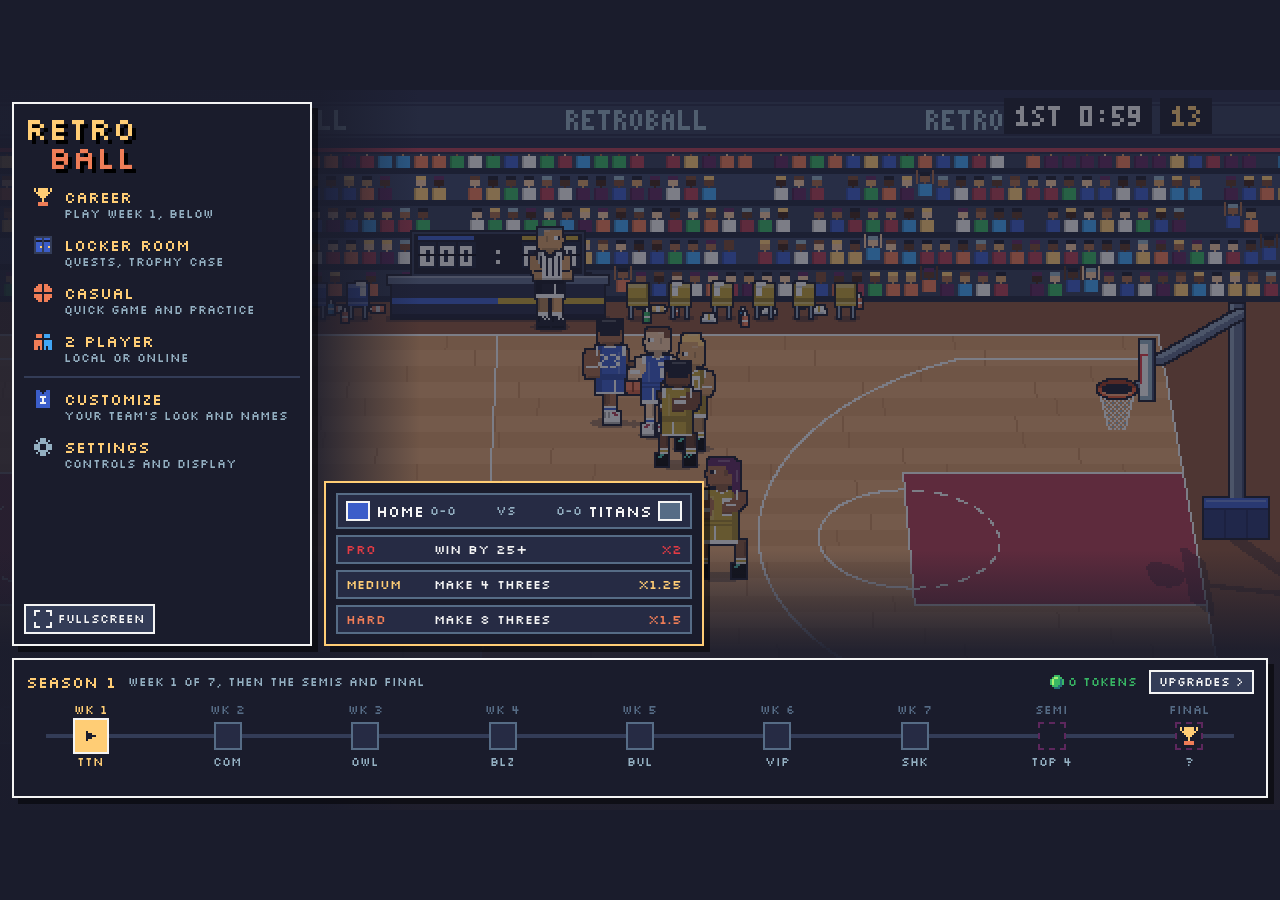
==== commit f6d35414: "Courts: the nine designed courts to pick for casual games, Finals Night with a spotlight for the car" ====
--- a/index.html
+++ b/index.html
@@ -369,6 +369,13 @@
             <span class="mode-desc" id="daily-text"></span>
             <button type="button" class="btn btn-quiet" id="daily-start">Play today's game</button>
           </div>
+          <!-- The court for casual games (Courts; the same pick in Practice). -->
+          <div class="row court-row">
+            <span class="label">Court</span>
+            <button type="button" class="step" data-court-step="-1" aria-label="Previous court">&lt;</button>
+            <span class="value court-name"></span>
+            <button type="button" class="step" data-court-step="1" aria-label="Next court">&gt;</button>
+          </div>
           <!-- How good the AI opponents are (DIFFICULTY; title.js marks the picked one). -->
           <div class="row difficulty-row">
             <span class="label">Difficulty</span>
@@ -452,6 +459,12 @@
         <!-- Practice: just the user's player. -->
         <div class="title-view stack-view" id="title-practice" data-back="casual" hidden>
           <div class="title-bar"><button type="button" class="btn btn-quiet title-back">Back</button><span class="title-heading">Practice</span></div>
+          <div class="row court-row">
+            <span class="label">Court</span>
+            <button type="button" class="step" data-court-step="-1" aria-label="Previous court">&lt;</button>
+            <span class="value court-name"></span>
+            <button type="button" class="step" data-court-step="1" aria-label="Next court">&gt;</button>
+          </div>
           <button type="button" class="mode-option title-start" data-mode="free">
             <span class="mode-name">Free shot</span>
             <span class="mode-desc">Just you and the ball, either hoop</span>
@@ -478,6 +491,7 @@
   <script src="src/sprite.js"></script>
   <script src="src/input.js"></script>
   <script src="src/camera.js"></script>
+  <script src="src/courts.js"></script>
   <script src="src/court.js"></script>
   <script src="src/hoop.js"></script>
   <script src="src/debris.js"></script>
--- a/style.css
+++ b/style.css
@@ -1477,3 +1477,9 @@
 .gear-hint {
   grid-column: 1 / -1;
 }
+
+/* Quick game / Practice: the court picker, its name between the arrows */
+.court-row .value {
+  flex: 1;
+  text-align: center;
+}
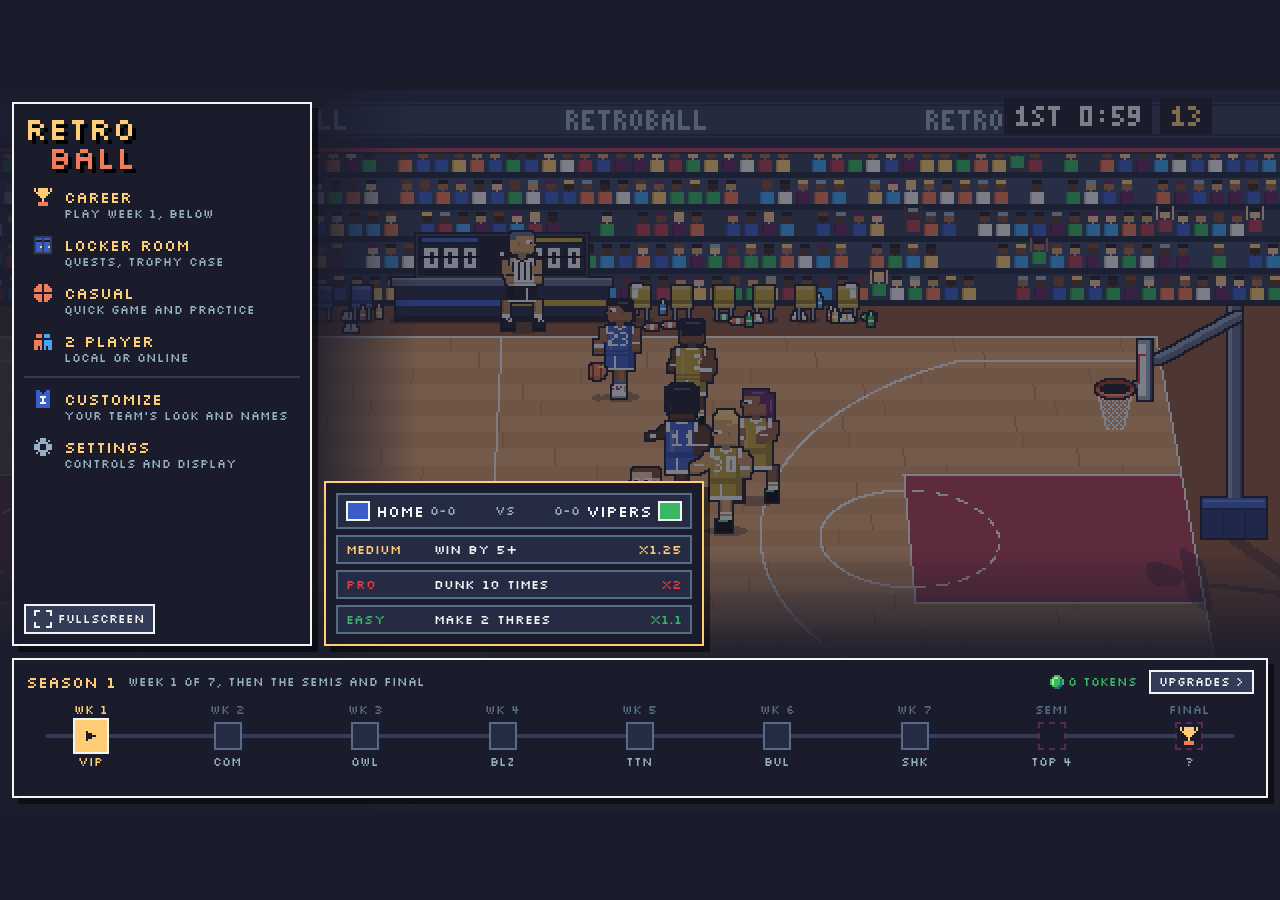
==== commit 63ff8b22: "Locker room: Talk Time panel, After the Win, the Dynasty Room, and the tunnel to your next career ga" ====
--- a/index.html
+++ b/index.html
@@ -256,6 +256,12 @@
             <button type="button" class="key-btn" id="show-trophies" aria-pressed="false" aria-label="Show the trophy shelf"></button>
             <span class="upgrade-effect">Your trophies on top of the scorer's table</span>
           </div>
+          <!-- Testing build only (?dev=1): see the Dynasty locker room before it's unlocked. -->
+          <div class="row" id="dynasty-test-row" hidden>
+            <span class="label">Dynasty</span>
+            <button type="button" class="key-btn" id="dynasty-test" aria-pressed="false" aria-label="Dynasty locker room (test)"></button>
+            <span class="upgrade-effect">Dev: the Dynasty locker room before its unlock</span>
+          </div>
           <p class="test-note">Audio</p>
           <div class="row">
             <span class="label">Sound</span>
@@ -477,11 +483,16 @@
         </div>
       </div>
     </div>
-    <!-- The locker room's talk panel (locker.js): who's talking, what they say, and the answers; or the trophy case. -->
+    <!-- The locker room's talk panel (locker.js, the "Talk Time" design): the speaker's portrait, what they say and the
+         quest card with the answers; or the trophy case (its shelf); or the tunnel's "ready for the next game?". -->
     <div id="locker-talk" class="locker-talk" role="dialog" aria-labelledby="locker-talk-name" hidden>
-      <p class="mode-name" id="locker-talk-name"></p>
-      <p class="talk-text" id="locker-talk-text"></p>
-      <div class="talk-actions" id="locker-talk-actions"></div>
+      <canvas class="talk-portrait" id="locker-talk-portrait" width="24" height="26" aria-hidden="true"></canvas>
+      <div class="talk-words">
+        <p class="mode-name" id="locker-talk-name"></p>
+        <p class="talk-text" id="locker-talk-text"></p>
+      </div>
+      <div class="talk-card" id="locker-talk-card"></div>
+      <div class="talk-shelf" id="locker-talk-shelf"></div>
     </div>
   </div>
 
--- a/style.css
+++ b/style.css
@@ -1483,3 +1483,187 @@
   flex: 1;
   text-align: center;
 }
+
+/* Talk Time: the panel in three parts (portrait, what they say, the quest card); the trophy case and the tunnel use
+   the whole width below. */
+.locker-talk {
+  display: grid;
+  grid-template-columns: auto 1fr calc(var(--u) * 170);
+  align-items: start;
+  gap: calc(var(--u) * 8);
+}
+
+.talk-portrait {
+  width: calc(var(--u) * 60);
+  height: calc(var(--u) * 65);
+  border: var(--u) solid #ffcd75;
+  image-rendering: pixelated;
+}
+
+.talk-portrait[hidden] {
+  display: none;
+}
+
+.talk-words {
+  display: flex;
+  flex-direction: column;
+  gap: calc(var(--u) * 5);
+  min-width: 0;
+}
+
+.talk-card {
+  display: flex;
+  flex-direction: column;
+  gap: calc(var(--u) * 4);
+  padding: calc(var(--u) * 5) calc(var(--u) * 6);
+  background: #262b44;
+  border: var(--u) solid #566c86;
+}
+
+.talk-card[hidden] {
+  display: none;
+}
+
+.card-goal {
+  color: #ffcd75;
+}
+
+.card-pips {
+  display: flex;
+  gap: var(--u);
+}
+
+.card-pips .pip {
+  width: calc(var(--u) * 6);
+  height: calc(var(--u) * 6);
+  border-width: var(--u);
+}
+
+.card-count {
+  font-size: calc(var(--u) * 6);
+  color: #94b0c2;
+}
+
+.card-reward {
+  display: flex;
+  align-items: center;
+  gap: calc(var(--u) * 3);
+  color: #38b764;
+}
+
+.talk-card .talk-actions {
+  flex-wrap: wrap;
+  gap: calc(var(--u) * 4);
+}
+
+/* The tunnel's three challenges, then Not yet, across the whole panel */
+.locker-talk:has(.talk-court) {
+  grid-template-columns: 1fr;
+}
+
+.talk-court {
+  flex-direction: column;
+  align-items: stretch;
+}
+
+.talk-court .challenge {
+  display: grid;
+  grid-template-columns: calc(var(--u) * 60) 1fr auto;
+  padding: calc(var(--u) * 4) calc(var(--u) * 6);
+  background: #262b44;
+  border: var(--u) solid #566c86;
+  color: #f4f4f4;
+  font: inherit;
+  font-size: calc(var(--u) * 8);
+  text-align: left;
+  text-transform: inherit;
+  cursor: pointer;
+}
+
+.talk-court .challenge:hover,
+.talk-court .challenge:focus-visible {
+  background: #29366f;
+  border-color: #ffcd75;
+  outline: none;
+}
+
+.talk-court .btn {
+  align-self: flex-start;
+}
+
+/* The trophy case as the case: glass shelves of cups, the ones on the scoreboard shelf ringed in gold, grey cups
+   still to earn; and a row of the scoreboard shelf's 13 slots. */
+.locker-talk.trophy-case {
+  grid-template-columns: 1fr auto;
+}
+
+.talk-shelf {
+  grid-column: 1 / -1;
+  display: flex;
+  flex-direction: column;
+  gap: calc(var(--u) * 6);
+}
+
+.talk-shelf:empty {
+  display: none;
+}
+
+.case-slots {
+  display: flex;
+  align-items: center;
+  gap: calc(var(--u) * 2);
+}
+
+.case-slots-label {
+  margin-right: calc(var(--u) * 4);
+  font-size: calc(var(--u) * 7);
+  color: #94b0c2;
+}
+
+.case-slot {
+  width: calc(var(--u) * 8);
+  height: calc(var(--u) * 8);
+  border: var(--u) solid #566c86;
+}
+
+.case-slot.on {
+  background: #ffcd75;
+  border-color: #ffcd75;
+}
+
+.locker-talk .case-grid {
+  grid-template-columns: repeat(5, 1fr);
+  gap: 0;
+  padding: calc(var(--u) * 4);
+  background: #29366f;
+  border: calc(var(--u) * 3) solid #8f563b;
+}
+
+.locker-talk .case-item {
+  flex-direction: column;
+  justify-content: flex-end;
+  gap: calc(var(--u) * 3);
+  min-height: calc(var(--u) * 44);
+  padding: calc(var(--u) * 4) calc(var(--u) * 2);
+  border: var(--u) solid transparent;
+  border-bottom: calc(var(--u) * 3) solid #c98d5a; /* the glass shelf each cup stands on */
+  background: none;
+  text-align: center;
+  font-size: calc(var(--u) * 6);
+}
+
+.locker-talk .case-item[aria-pressed="true"] {
+  border-color: #ffcd75;
+  border-bottom-color: #c98d5a;
+  background: rgba(255, 205, 117, 0.12);
+}
+
+.locker-talk .case-cup {
+  width: calc(var(--u) * 12);
+  height: calc(var(--u) * 12);
+  border-radius: 0 0 calc(var(--u) * 6) calc(var(--u) * 6);
+}
+
+.locker-talk .case-item.locked .case-cup {
+  background: #566c86;
+}
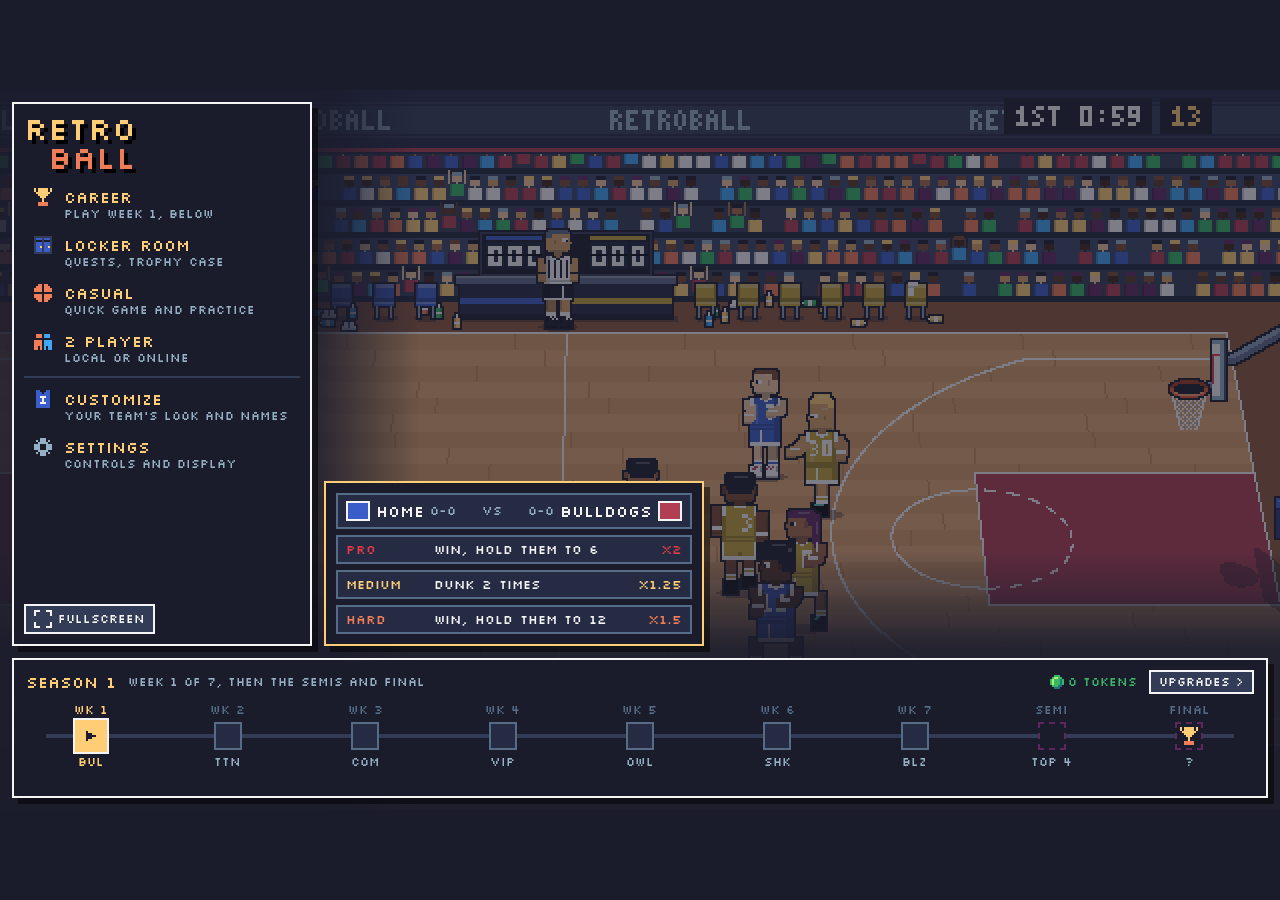
==== commit b8859ae1: "Main menu: Casual and 2 Player open as drawers beside the dock (Dock Drawer design 02), with a gap b" ====
--- a/index.html
+++ b/index.html
@@ -340,146 +340,116 @@
           <div class="career-panel" id="career-panel"></div>
         </div>
 
-        <!-- Casual: a quick 3v3 game (with the daily game) or practice. -->
-        <div class="title-view stack-view" id="title-casual" hidden>
-          <div class="title-bar"><button type="button" class="btn btn-quiet title-back">Back</button><span class="title-heading">Casual</span></div>
-          <button type="button" class="mode-option" data-go="quick">
-            <span class="mode-name">Quick game</span>
-            <span class="mode-desc">3v3 with AI teammates and opponents, plus the daily game</span>
-          </button>
-          <button type="button" class="mode-option" data-go="practice">
-            <span class="mode-name">Practice</span>
-            <span class="mode-desc">Free shot and Around the World</span>
-          </button>
-        </div>
-
-        <!-- 2 Player: two people on one keyboard (Local), or in two browsers (Online). -->
-        <div class="title-view stack-view" id="title-versus" hidden>
-          <div class="title-bar"><button type="button" class="btn btn-quiet title-back">Back</button><span class="title-heading">2 Player</span></div>
-          <button type="button" class="mode-option" data-go="duo">
-            <span class="mode-name">Local</span>
-            <span class="mode-desc">Two players, one keyboard</span>
-          </button>
-          <button type="button" class="mode-option" data-go="online">
-            <span class="mode-name">Online</span>
-            <span class="mode-desc">Prototype: host or join with a code</span>
-          </button>
-        </div>
-
-        <!-- Quick game: the game options (Career and 2 Player games use them too), then tip off. -->
-        <div class="title-view stack-view" id="title-quick" data-back="casual" hidden>
-          <div class="title-bar"><button type="button" class="btn btn-quiet title-back">Back</button><span class="title-heading">Quick game</span></div>
+        <!-- Casual (the Dock Drawer design): a drawer out of the dock with everything for a casual game: a 3v3 game with
+             its options indented under it, today's daily game, and the two practice drills. -->
+        <div class="title-view drawer-view" id="title-casual" hidden>
+          <div class="drawer-head"><span class="title-heading">Casual</span><button type="button" class="btn btn-quiet title-back">&lt; Close</button></div>
+          <button type="button" class="pick title-start" data-mode="3v3">
+            <span class="ico" data-icon="ball"></span><span class="mode-name">3v3 game</span><span class="pick-key">Tip off</span>
+            <span class="mode-desc">Full court, AI teammates and opponents</span>
+          </button>
+          <!-- The 3v3 game's options (Career and 2 Player games use the rules too). -->
+          <div class="pick-sub">
+            <div class="row court-row">
+              <span class="label">Court</span>
+              <button type="button" class="step" data-court-step="-1" aria-label="Previous court">&lt;</button>
+              <span class="value court-name"></span>
+              <button type="button" class="step" data-court-step="1" aria-label="Next court">&gt;</button>
+            </div>
+            <!-- How good the AI opponents are (DIFFICULTY; title.js marks the picked one). -->
+            <div class="row difficulty-row">
+              <span class="label">Difficulty</span>
+              <button type="button" class="key-btn" data-difficulty="0" aria-pressed="false">Rookie</button>
+              <button type="button" class="key-btn" data-difficulty="1" aria-pressed="false">Pro</button>
+              <button type="button" class="key-btn" data-difficulty="2" aria-pressed="false">All-Star</button>
+            </div>
+            <div class="row">
+              <label for="half-minutes">Halves</label>
+              <input type="number" id="half-minutes" class="num tuning-num" min="0.5" max="20" step="0.5">
+              <span class="upgrade-effect">minutes</span>
+            </div>
+            <div class="row">
+              <span class="label">Shot clock</span>
+              <button type="button" class="key-btn" id="shot-clock" aria-pressed="false" aria-label="Shot clock"></button>
+              <input type="number" id="shot-seconds" class="num" min="5" max="60" step="1" aria-label="Shot clock seconds">
+              <span class="upgrade-effect">s</span>
+            </div>
+            <div class="row">
+              <span class="label">Free throws</span>
+              <button type="button" class="key-btn" id="free-throws" aria-pressed="false" aria-label="Free throws"></button>
+            </div>
+          </div>
           <!-- The daily game (daily.js): today's opponent and goal, your streak; title.js fills it in. -->
-          <div class="daily-card">
-            <span class="mode-name">Daily game</span>
+          <button type="button" class="pick" id="daily-start">
+            <span class="ico" data-icon="trophy"></span><span class="mode-name">Daily game</span><span class="pick-key">Play</span>
             <span class="mode-desc" id="daily-text"></span>
-            <button type="button" class="btn btn-quiet" id="daily-start">Play today's game</button>
-          </div>
-          <!-- The court for casual games (Courts; the same pick in Practice). -->
-          <div class="row court-row">
-            <span class="label">Court</span>
-            <button type="button" class="step" data-court-step="-1" aria-label="Previous court">&lt;</button>
-            <span class="value court-name"></span>
-            <button type="button" class="step" data-court-step="1" aria-label="Next court">&gt;</button>
-          </div>
-          <!-- How good the AI opponents are (DIFFICULTY; title.js marks the picked one). -->
-          <div class="row difficulty-row">
-            <span class="label">Difficulty</span>
-            <button type="button" class="key-btn" data-difficulty="0" aria-pressed="false">Rookie</button>
-            <button type="button" class="key-btn" data-difficulty="1" aria-pressed="false">Pro</button>
-            <button type="button" class="key-btn" data-difficulty="2" aria-pressed="false">All-Star</button>
-          </div>
-          <div class="row">
-            <span class="label">Free throws</span>
-            <button type="button" class="key-btn" id="free-throws" aria-pressed="false" aria-label="Free throws"></button>
-            <span class="upgrade-effect">1 shot after a reach-in foul</span>
-          </div>
-          <div class="row">
-            <label for="half-minutes">Half length</label>
-            <input type="number" id="half-minutes" class="num tuning-num" min="0.5" max="20" step="0.5">
-            <span class="upgrade-effect">Minutes per half (2 halves)</span>
-          </div>
-          <div class="row">
-            <span class="label">Shot clock</span>
-            <button type="button" class="key-btn" id="shot-clock" aria-pressed="false" aria-label="Shot clock"></button>
-            <input type="number" id="shot-seconds" class="num" min="5" max="60" step="1" aria-label="Shot clock seconds">
-            <span class="upgrade-effect">seconds</span>
-          </div>
-          <p class="mode-desc">Free throws, half length and the shot clock apply to Career and 2 Player games too; difficulty to 2 Player co-op.</p>
-          <button type="button" class="btn title-start" data-mode="3v3">Tip off</button>
-        </div>
-
-        <!-- 2 Player: two people on one keyboard. Picking a format starts it (with the upgrade draft). -->
-        <div class="title-view stack-view" id="title-duo" data-back="versus" hidden>
-          <div class="title-bar"><button type="button" class="btn btn-quiet title-back">Back</button><span class="title-heading">2 Player</span></div>
-          <button type="button" class="mode-option duo-format" data-format="vs3" aria-pressed="false">
-            <span class="mode-name">Versus 3v3</span>
-            <span class="mode-desc">Each runs a team with two AI teammates</span>
-          </button>
-          <button type="button" class="mode-option duo-format" data-format="vs1" aria-pressed="false">
-            <span class="mode-name">Versus 1v1</span>
-            <span class="mode-desc">Just the two of you, full court</span>
-          </button>
-          <button type="button" class="mode-option duo-format" data-format="coop" aria-pressed="false">
-            <span class="mode-name">Co-op</span>
-            <span class="mode-desc">You two plus an AI teammate vs three AI</span>
-          </button>
-          <p class="mode-desc" id="duo-keys"></p>
-        </div>
-
-        <!-- Online (prototype, see net.js): host a 2 Player versus game with a code, join one by code or from the
-             lobby finder, over the internet (a public relay) or between tabs of this browser. -->
-        <div class="title-view stack-view" id="title-online" data-back="versus" hidden>
-          <div class="title-bar"><button type="button" class="btn btn-quiet title-back">Back</button><span class="title-heading">Online</span></div>
-          <p class="mode-desc">Prototype: 2 Player versus with someone in another browser. Internet games go through a public relay.</p>
-          <div class="row">
-            <span class="label">Network</span>
-            <button type="button" class="key-btn" data-network="internet" aria-pressed="false">Internet</button>
-            <button type="button" class="key-btn" data-network="local" aria-pressed="false">This computer</button>
-          </div>
-          <div class="row">
-            <span class="label">Format</span>
-            <button type="button" class="key-btn" data-online-format="vs1" aria-pressed="false">1v1</button>
-            <button type="button" class="key-btn" data-online-format="vs3" aria-pressed="false">3v3</button>
-          </div>
-          <!-- The lobby, once both are in: who's playing, then the host starts the game (it runs on the host's computer). -->
-          <div class="online-lobby" id="online-lobby" hidden>
-            <p class="mode-name" id="online-lobby-title"></p>
-            <p class="mode-desc" id="online-lobby-text"></p>
-            <button type="button" class="btn" id="online-start">Start game</button>
-          </div>
-          <div class="row">
-            <button type="button" class="btn" id="online-host">Host a game</button>
-            <span class="upgrade-effect" id="online-code"></span>
-          </div>
-          <div class="row">
-            <label for="online-join-code">Join code</label>
-            <input type="text" id="online-join-code" class="name" maxlength="4" spellcheck="false" autocomplete="off">
-            <button type="button" class="btn btn-quiet" id="online-join">Join</button>
-          </div>
-          <p class="test-note">Open games</p>
-          <div class="lobby-list" id="online-lobbies"></div>
-          <p class="mode-desc" id="online-status"></p>
-        </div>
-
-        <!-- Practice: just the user's player. -->
-        <div class="title-view stack-view" id="title-practice" data-back="casual" hidden>
-          <div class="title-bar"><button type="button" class="btn btn-quiet title-back">Back</button><span class="title-heading">Practice</span></div>
-          <div class="row court-row">
-            <span class="label">Court</span>
-            <button type="button" class="step" data-court-step="-1" aria-label="Previous court">&lt;</button>
-            <span class="value court-name"></span>
-            <button type="button" class="step" data-court-step="1" aria-label="Next court">&gt;</button>
-          </div>
-          <button type="button" class="mode-option title-start" data-mode="free">
-            <span class="mode-name">Free shot</span>
+          </button>
+          <p class="drawer-note">Practice</p>
+          <button type="button" class="pick title-start" data-mode="free">
+            <span class="ico" data-icon="cone"></span><span class="mode-name">Free shot</span><span></span>
             <span class="mode-desc">Just you and the ball, either hoop</span>
           </button>
-          <button type="button" class="mode-option title-start" data-mode="world">
-            <span class="mode-name">Around the world</span>
-            <span class="mode-desc">15 spots in order: make each one to move on. Timed.</span>
-            <span class="mode-desc" id="world-best"></span>
-          </button>
+          <button type="button" class="pick title-start" data-mode="world">
+            <span class="ico" data-icon="cone"></span><span class="mode-name">Around the world</span><span class="pick-key" id="world-best"></span>
+            <span class="mode-desc">15 spots in order, timed</span>
+          </button>
+        </div>
+
+        <!-- 2 Player (the Dock Drawer design): Local (two people on one keyboard: picking a format starts it, with the
+             upgrade draft) and Online (host or join a code, the lobby finder; see net.js) as tabs. -->
+        <div class="title-view drawer-view" id="title-versus" hidden>
+          <div class="drawer-head"><span class="title-heading">2 Player</span><button type="button" class="btn btn-quiet title-back">&lt; Close</button></div>
+          <div class="drawer-tabs" role="tablist" aria-label="Local or online">
+            <button type="button" class="drawer-tab" role="tab" data-versus-tab="local" aria-selected="true">Local</button>
+            <button type="button" class="drawer-tab" role="tab" data-versus-tab="online" aria-selected="false">Online</button>
+          </div>
+          <div class="versus-panel" id="versus-local" role="tabpanel">
+            <button type="button" class="pick duo-format" data-format="vs3" aria-pressed="false">
+              <span class="ico" data-icon="duo"></span><span class="mode-name">Versus 3v3</span><span class="pick-key">Start</span>
+              <span class="mode-desc">Each runs a team with two AI teammates</span>
+            </button>
+            <button type="button" class="pick duo-format" data-format="vs1" aria-pressed="false">
+              <span class="ico" data-icon="duo"></span><span class="mode-name">Versus 1v1</span><span class="pick-key">Start</span>
+              <span class="mode-desc">Just the two of you, full court</span>
+            </button>
+            <button type="button" class="pick duo-format" data-format="coop" aria-pressed="false">
+              <span class="ico" data-icon="duo"></span><span class="mode-name">Co-op</span><span class="pick-key">Start</span>
+              <span class="mode-desc">You two plus an AI teammate vs three AI</span>
+            </button>
+            <div class="duo-keys" id="duo-keys"></div>
+            <p class="drawer-note">Next: the upgrade draft, both at once</p>
+          </div>
+          <div class="versus-panel" id="versus-online" role="tabpanel" hidden>
+            <div class="row">
+              <span class="label">Format</span>
+              <button type="button" class="key-btn" data-online-format="vs1" aria-pressed="false">1v1</button>
+              <button type="button" class="key-btn" data-online-format="vs3" aria-pressed="false">3v3</button>
+            </div>
+            <div class="row">
+              <span class="label">Network</span>
+              <button type="button" class="key-btn" data-network="internet" aria-pressed="false">Internet</button>
+              <button type="button" class="key-btn" data-network="local" aria-pressed="false">This PC</button>
+            </div>
+            <!-- The lobby, once both are in: who's playing, then the host starts the game (it runs on the host's computer). -->
+            <div class="online-lobby" id="online-lobby" hidden>
+              <p class="mode-name" id="online-lobby-title"></p>
+              <p class="mode-desc" id="online-lobby-text"></p>
+              <button type="button" class="btn" id="online-start">Start game</button>
+            </div>
+            <button type="button" class="pick" id="online-host">
+              <span class="ico" data-icon="globe"></span><span class="mode-name">Host a game</span><span class="pick-key">Host</span>
+              <span class="mode-desc" id="online-code">Get a 4-letter code to send a friend</span>
+            </button>
+            <div class="row">
+              <label for="online-join-code">Join code</label>
+              <input type="text" id="online-join-code" class="name" maxlength="4" spellcheck="false" autocomplete="off">
+              <button type="button" class="btn btn-quiet" id="online-join">Join</button>
+            </div>
+            <p class="drawer-note">Open games</p>
+            <div class="lobby-list" id="online-lobbies"></div>
+            <p class="mode-desc" id="online-status"></p>
+            <p class="drawer-note">Prototype: games go through a public relay</p>
+          </div>
         </div>
       </div>
     </div>
--- a/style.css
+++ b/style.css
@@ -1667,3 +1667,194 @@
 .locker-talk .case-item.locked .case-cup {
   background: #566c86;
 }
+
+/* Drawers (the Dock Drawer design): Casual and 2 Player slide out beside the home screen's dock, with a gap between
+   the two, and the menu stays on screen: the dock row stays lit, the challenge popover steps aside and the road dims.
+   Laid out in game pixels (the panel's --px is --u). */
+#title.at-home.drawer-open > .title-panel {
+  --px: var(--u);
+  display: block;
+  position: absolute;
+  z-index: 2;
+  left: calc(var(--u) * 168);
+  top: calc(var(--u) * 6);
+  bottom: calc(var(--u) * 82);
+  width: calc(var(--u) * 214);
+  max-height: none;
+  padding: calc(var(--u) * 6) calc(var(--u) * 7);
+  border-color: #ffcd75;
+  font-size: calc(var(--u) * 8);
+}
+
+#title.drawer-open .home-pop {
+  display: none;
+}
+
+#title.drawer-open .home-road {
+  opacity: 0.35;
+}
+
+.dock-row.open {
+  background: #29366f;
+  border-color: #ffcd75;
+}
+
+.drawer-view {
+  display: flex;
+  flex-direction: column;
+  gap: calc(var(--u) * 3);
+}
+
+.drawer-view[hidden] {
+  display: none;
+}
+
+.drawer-head {
+  display: flex;
+  align-items: center;
+  justify-content: space-between;
+  padding-bottom: calc(var(--u) * 3);
+  margin-bottom: var(--u);
+  border-bottom: var(--u) solid #333c57;
+  font-size: calc(var(--u) * 10);
+}
+
+.drawer-head .btn {
+  font-size: calc(var(--u) * 6);
+  padding: var(--u) calc(var(--u) * 4);
+}
+
+/* A game to pick: icon, name, the key that starts it, and a line under it */
+.pick {
+  display: grid;
+  grid-template-columns: calc(var(--u) * 11) 1fr auto;
+  align-items: center;
+  gap: var(--u) calc(var(--u) * 4);
+  padding: calc(var(--u) * 3) calc(var(--u) * 4);
+  background: #262b44;
+  border: var(--u) solid #566c86;
+  color: #f4f4f4;
+  font: inherit;
+  text-align: left;
+  text-transform: inherit;
+  cursor: pointer;
+}
+
+.pick .mode-desc {
+  grid-column: 2 / 4;
+  font-size: calc(var(--u) * 6);
+}
+
+.pick:hover,
+.pick:focus-visible {
+  background: #29366f;
+  border-color: #ffcd75;
+  outline: none;
+}
+
+.pick-key {
+  padding: 0 calc(var(--u) * 2);
+  border: var(--u) solid #566c86;
+  color: #94b0c2;
+  font-size: calc(var(--u) * 6);
+}
+
+.pick-key:empty {
+  display: none;
+}
+
+/* The 3v3 game's options, indented under it */
+.pick-sub {
+  display: flex;
+  flex-direction: column;
+  gap: calc(var(--u) * 3);
+  margin-left: calc(var(--u) * 15);
+  padding: calc(var(--u) * 3) calc(var(--u) * 4) calc(var(--u) * 4);
+  border-left: var(--u) solid #ffcd75;
+  font-size: calc(var(--u) * 7);
+}
+
+#title .pick-sub .row label,
+#title .pick-sub .row .label {
+  width: calc(var(--u) * 56);
+}
+
+.pick-sub .key-btn {
+  min-width: 0;
+  height: calc(var(--u) * 10);
+  padding: 0 calc(var(--u) * 3);
+}
+
+.drawer-note {
+  margin: calc(var(--u) * 2) 0 0;
+  font-size: calc(var(--u) * 6);
+  color: #566c86;
+}
+
+/* 2 Player's Local / Online tabs */
+.drawer-tabs {
+  display: flex;
+  margin-bottom: calc(var(--u) * 2);
+}
+
+.drawer-tab {
+  flex: 1;
+  padding: calc(var(--u) * 3) 0;
+  background: #262b44;
+  border: var(--u) solid #566c86;
+  color: #94b0c2;
+  font: inherit;
+  text-transform: inherit;
+  cursor: pointer;
+}
+
+.drawer-tab[aria-selected="true"] {
+  background: #29366f;
+  border-color: #ffcd75;
+  color: #ffcd75;
+}
+
+.versus-panel {
+  display: flex;
+  flex-direction: column;
+  gap: calc(var(--u) * 3);
+}
+
+.versus-panel[hidden] {
+  display: none;
+}
+
+.versus-panel .row {
+  gap: calc(var(--u) * 3);
+}
+
+.versus-panel .key-btn {
+  min-width: 0;
+  height: calc(var(--u) * 10);
+  padding: 0 calc(var(--u) * 3);
+}
+
+/* Local: both players' keys, side by side */
+.duo-keys {
+  display: grid;
+  grid-template-columns: 1fr 1fr;
+  gap: calc(var(--u) * 4);
+  padding: calc(var(--u) * 4);
+  background: #262b44;
+  border: var(--u) solid #566c86;
+  font-size: calc(var(--u) * 6);
+}
+
+.duo-keys > div {
+  display: flex;
+  flex-direction: column;
+  gap: calc(var(--u) * 2);
+}
+
+.duo-keys-p1 .mode-name {
+  color: #ef7d57;
+}
+
+.duo-keys-p2 .mode-name {
+  color: #41a6f6;
+}
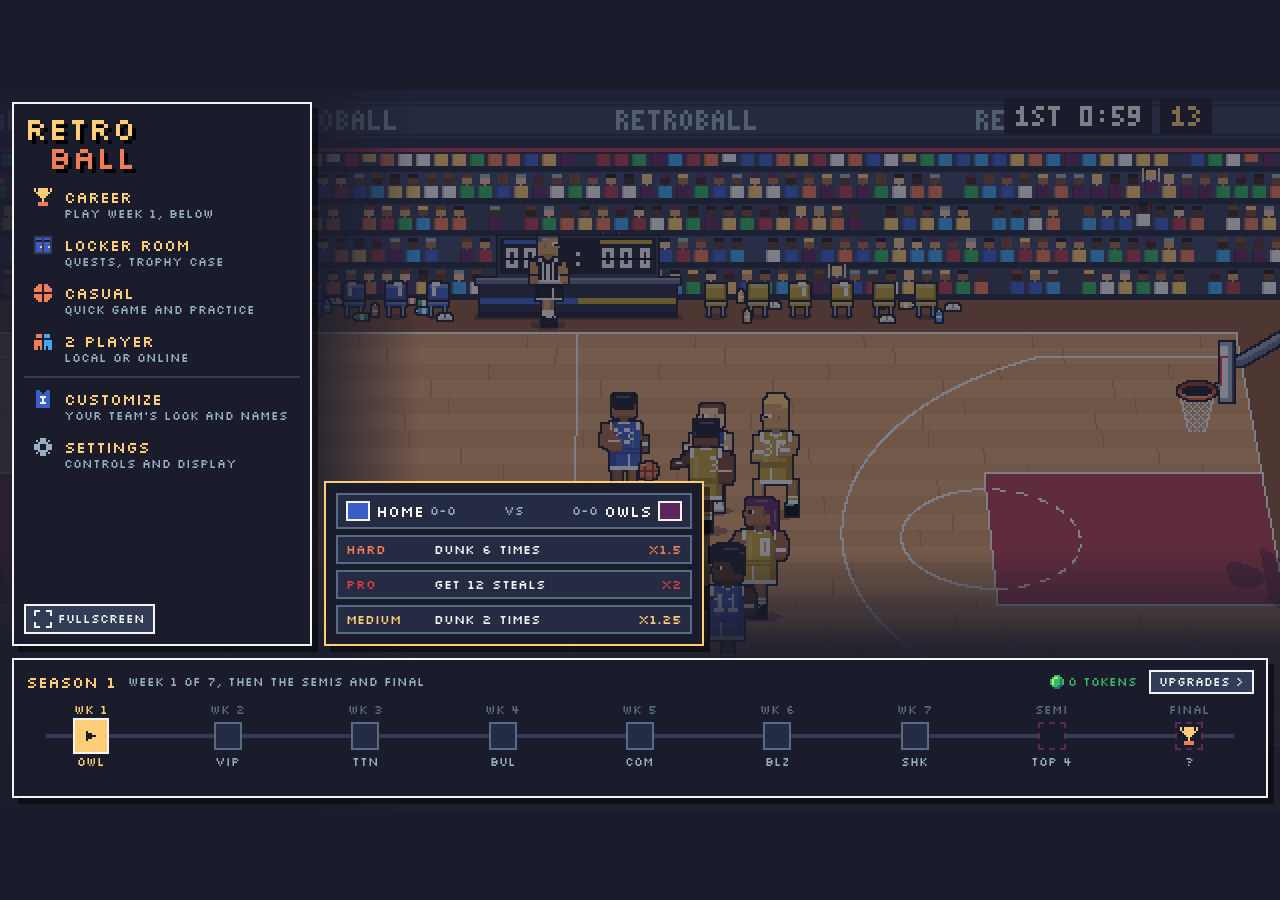
==== commit 21192414: "idk" ====
--- a/index.html
+++ b/index.html
@@ -404,6 +404,13 @@
             <button type="button" class="drawer-tab" role="tab" data-versus-tab="online" aria-selected="false">Online</button>
           </div>
           <div class="versus-panel" id="versus-local" role="tabpanel">
+            <!-- The court (Courts: the same pick as Casual). -->
+            <div class="row court-row">
+              <span class="label">Court</span>
+              <button type="button" class="step" data-court-step="-1" aria-label="Previous court">&lt;</button>
+              <span class="value court-name"></span>
+              <button type="button" class="step" data-court-step="1" aria-label="Next court">&gt;</button>
+            </div>
             <button type="button" class="pick duo-format" data-format="vs3" aria-pressed="false">
               <span class="ico" data-icon="duo"></span><span class="mode-name">Versus 3v3</span><span class="pick-key">Start</span>
               <span class="mode-desc">Each runs a team with two AI teammates</span>
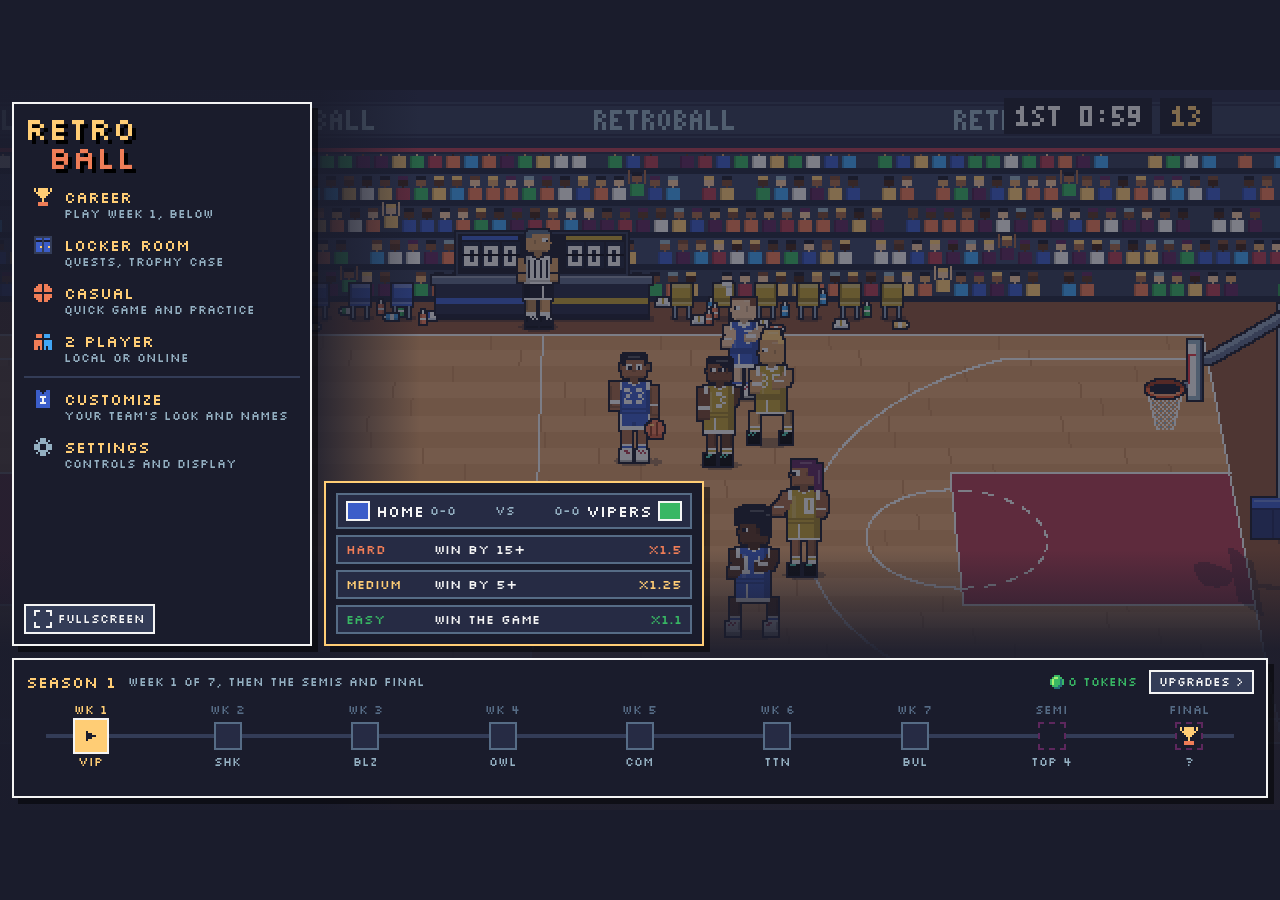
==== commit 479ce528: "Career: after-game buttons (Main menu, Next game, Upgrades); the Upgrades screen drops the challenge" ====
--- a/index.html
+++ b/index.html
@@ -16,6 +16,9 @@
     <button id="pause-btn" type="button" aria-label="Pause" aria-expanded="false" aria-controls="menu">
       <span></span><span></span>
     </button>
+
+    <!-- After a career game: Main menu, Next game (its challenges), Upgrades (aftergame.js) -->
+    <div id="after-game" role="group" aria-label="After the game" hidden></div>
 
     <!-- Pause menu (the Side Rail design): a full-height dock on the right, the tabs down a rail on its left with
          Resume, Restart and Main menu at the rail's foot, and the picked tab beside it (its reset button below it).
@@ -507,6 +510,7 @@
   <script src="src/quests.js"></script>
   <script src="src/locker.js"></script>
   <script src="src/title.js"></script>
+  <script src="src/aftergame.js"></script>
   <script src="src/main.js"></script>
 </body>
 </html>
--- a/style.css
+++ b/style.css
@@ -836,8 +836,32 @@
   align-self: flex-start;
 }
 
-/* Career upgrades: which player, then buy the next level of each stat */
+/* Career upgrades: which player, their face, then buy the next level of each stat */
 .career-picks {
+  gap: calc(var(--px) * 2);
+}
+
+/* The picked player: their face on the left, their name and upgrades beside it */
+.career-player {
+  display: flex;
+  align-items: flex-start;
+  gap: calc(var(--px) * 4);
+}
+
+.career-face {
+  flex: none;
+  display: block;
+  width: calc(var(--px) * 24);
+  height: calc(var(--px) * 26);
+  border: var(--px) solid #ffcd75;
+  image-rendering: pixelated;
+}
+
+.career-stats {
+  flex: 1;
+  min-width: 0;
+  display: flex;
+  flex-direction: column;
   gap: calc(var(--px) * 2);
 }
 
@@ -1858,3 +1882,96 @@
 .duo-keys-p2 .mode-name {
   color: #41a6f6;
 }
+
+/* After a career game (aftergame.js): Main menu, Next game and Upgrades in a row along the bottom of the final
+   screen; Next game swaps them for the next game's three challenges */
+#after-game {
+  position: absolute;
+  left: 0;
+  right: 0;
+  bottom: calc(var(--px) * 8);
+  display: flex;
+  flex-direction: column;
+  align-items: center;
+  gap: calc(var(--px) * 3);
+  color: #f4f4f4;
+  font-family: 'Silkscreen', monospace;
+  font-size: calc(var(--px) * 8);
+  text-transform: uppercase;
+}
+
+/* Picking a challenge: a dark band behind the cards so the box score doesn't show through */
+#after-game.picking {
+  bottom: 0;
+  padding: calc(var(--px) * 6) 0 calc(var(--px) * 8);
+  background: #1a1c2c;
+  border-top: var(--px) solid #566c86;
+}
+
+#after-game[hidden] {
+  display: none;
+}
+
+#after-game .btn {
+  color: #f4f4f4;
+  font: inherit;
+  text-transform: inherit;
+}
+
+#after-game .btn:focus-visible {
+  border-color: #ffcd75;
+  outline: var(--px) solid #ffcd75;
+}
+
+.after-row {
+  display: flex;
+  gap: calc(var(--px) * 8);
+}
+
+.after-row .btn {
+  min-width: calc(var(--px) * 60);
+  padding: calc(var(--px) * 3) calc(var(--px) * 4);
+}
+
+/* Next game, the way on, stands out in the middle */
+.after-row [data-focus="after-next"] {
+  min-width: calc(var(--px) * 76);
+  background: #38b764;
+}
+
+.after-row [data-focus="after-next"]:hover {
+  background: #a7f070;
+  color: #1a1c2c;
+}
+
+.after-note {
+  margin: 0;
+  color: #ffcd75;
+}
+
+.after-challenges {
+  display: flex;
+  gap: calc(var(--px) * 3);
+}
+
+.after-challenges .challenge {
+  display: flex;
+  flex-direction: column;
+  align-items: center;
+  gap: var(--px);
+  width: calc(var(--px) * 96);
+  background: #262b44;
+  border: var(--px) solid #566c86;
+  color: #f4f4f4;
+  font: inherit;
+  font-size: 0.75em;
+  text-transform: inherit;
+  cursor: pointer;
+}
+
+.after-challenges .challenge:hover,
+.after-challenges .challenge:focus-visible {
+  background: #29366f;
+  border-color: #ffcd75;
+  outline: none;
+}
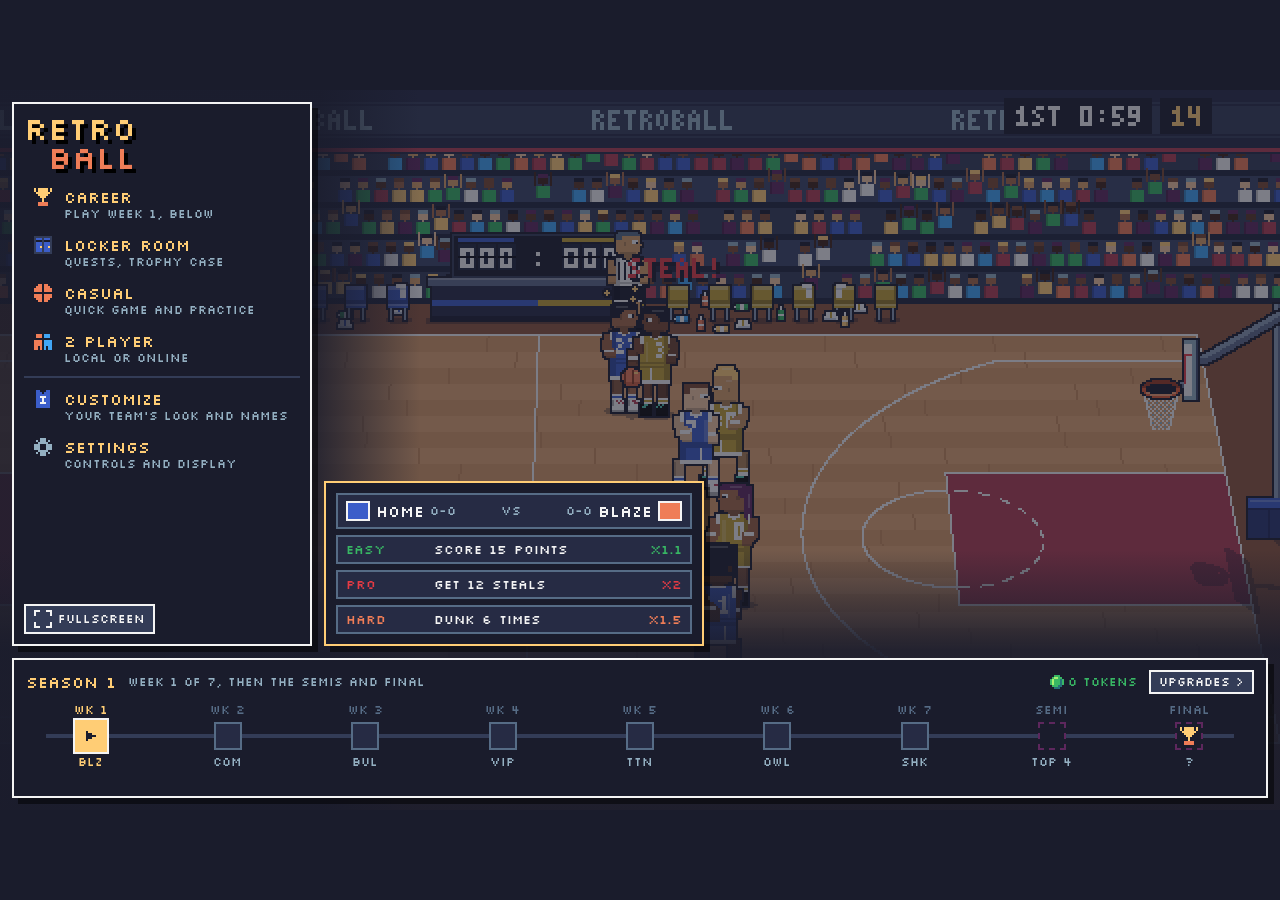
==== commit e493783a: "Startup check in plain old JavaScript: if the game hasn't started, say why on the page (a blocked sc" ====
--- a/index.html
+++ b/index.html
@@ -8,8 +8,34 @@
   <link rel="preconnect" href="https://fonts.gstatic.com" crossorigin>
   <link rel="stylesheet" href="https://fonts.googleapis.com/css2?family=Silkscreen&display=swap">
   <link rel="stylesheet" href="style.css">
+  <!-- Startup check, in old-style JavaScript so any browser runs it: if the game hasn't started a few seconds after
+       the page loads (a script file blocked, e.g. by a school filter, or a browser too old for the game's code), it
+       says so on the page with what went wrong, since a school Chromebook may have no console to look in. main.js
+       sets RB_STARTED once the game is running. -->
+  <script>
+    var RB_PROBLEMS = [];
+    window.addEventListener('error', function (e) {
+      var t = e.target;
+      if (t && t.tagName === 'SCRIPT') RB_PROBLEMS.push('Blocked or missing: ' + t.src);
+      else RB_PROBLEMS.push((e.message || 'Error') + (e.filename ? ' (' + e.filename.split('/').pop() + ':' + e.lineno + ')' : ''));
+    }, true);
+    window.addEventListener('load', function () {
+      setTimeout(function () {
+        if (window.RB_STARTED) return;
+        var box = document.createElement('pre');
+        box.style.cssText = 'position:fixed;left:8px;right:8px;bottom:8px;z-index:100;margin:0;padding:8px;' +
+          'background:#b13e53;color:#f4f4f4;font:12px/1.4 monospace;white-space:pre-wrap;max-height:60vh;overflow:auto';
+        box.textContent = 'The game did not start.\n' +
+          (RB_PROBLEMS.length ? RB_PROBLEMS.slice(0, 6).join('\n') + (RB_PROBLEMS.length > 6 ? '\n...and ' + (RB_PROBLEMS.length - 6) + ' more' : '')
+            : 'No error was reported (the game\'s code may be blocked).') +
+          '\n' + navigator.userAgent;
+        document.body.appendChild(box);
+      }, 3000);
+    });
+  </script>
 </head>
 <body>
+  <noscript><p style="position:fixed;left:8px;right:8px;bottom:8px;margin:0;padding:8px;background:#b13e53;color:#f4f4f4;font:12px/1.4 monospace">JavaScript is turned off for this site, and the game needs it to run.</p></noscript>
   <div id="stage">
     <canvas id="game" width="640" height="360" tabindex="0"></canvas>
 
--- a/style.css
+++ b/style.css
@@ -1975,3 +1975,20 @@
   border-color: #ffcd75;
   outline: none;
 }
+
+/* An error shown on the page (showError in config.js), to read off a screen with no console */
+.error-box {
+  position: fixed;
+  left: 8px;
+  right: 8px;
+  bottom: 8px;
+  z-index: 100;
+  margin: 0;
+  padding: 8px;
+  max-height: 40vh;
+  overflow: auto;
+  background: #b13e53;
+  color: #f4f4f4;
+  font: 12px/1.4 monospace;
+  white-space: pre-wrap;
+}
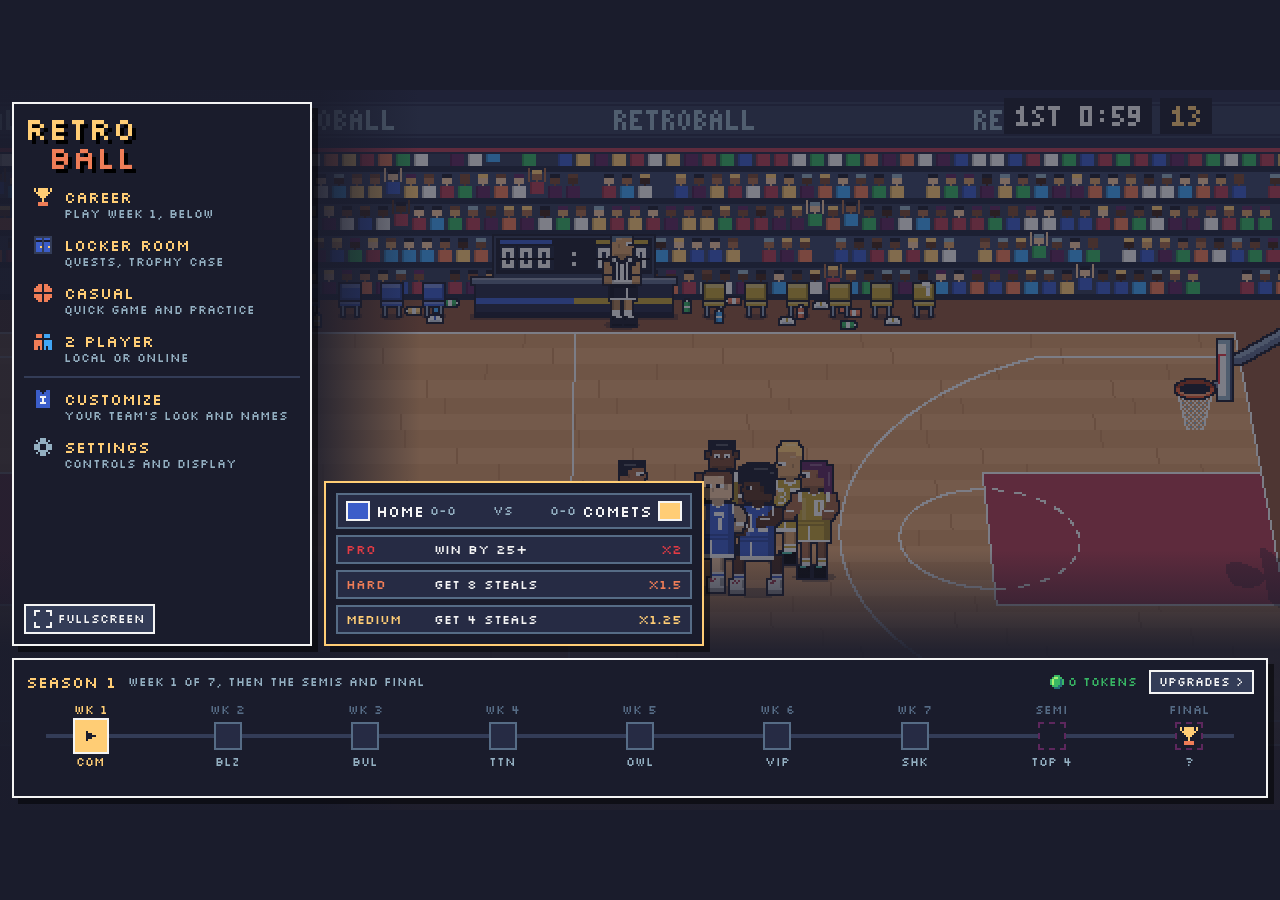
==== commit b1ade175: "One-file build (RetroBall.html, the whole game in one HTML5 file, font included; tools\build-single." ====
--- a/index.html
+++ b/index.html
@@ -4,35 +4,57 @@
   <meta charset="utf-8">
   <meta name="viewport" content="width=device-width, initial-scale=1, user-scalable=no">
   <title>RetroBall</title>
+  <!-- Startup check, first in the page and in old-style JavaScript so any browser runs it before anything else can
+       hold it up: if the game hasn't started 5 seconds in (a script file blocked or stalled, e.g. by a school filter,
+       or a browser too old for the game's code), it says so on the page with what went wrong, since a school
+       Chromebook may have no console to look in. main.js sets RB_STARTED once the game is running and counts frames
+       in RB_FRAMES. With ?debug in the address a panel shows how the game is doing, live. -->
+  <script>
+    var RB_PROBLEMS = [];
+    var RB_T0 = Date.now();
+    window.addEventListener('error', function (e) {
+      var t = e.target;
+      if (t && (t.tagName === 'SCRIPT' || t.tagName === 'LINK')) RB_PROBLEMS.push('Blocked or missing: ' + (t.src || t.href));
+      else RB_PROBLEMS.push((e.message || 'Error') + (e.filename ? ' (' + e.filename.split('/').pop() + ':' + e.lineno + ')' : ''));
+    }, true);
+    function rbBox(id, color) {
+      var box = document.getElementById(id);
+      if (box) return box;
+      box = document.createElement('pre');
+      box.id = id;
+      box.style.cssText = 'position:fixed;left:8px;right:8px;bottom:8px;z-index:100;margin:0;padding:8px;' +
+        'background:' + color + ';color:#f4f4f4;font:12px/1.4 monospace;white-space:pre-wrap;max-height:60vh;overflow:auto';
+      (document.body || document.documentElement).appendChild(box);
+      return box;
+    }
+    function rbProblems() {
+      return RB_PROBLEMS.length ? RB_PROBLEMS.slice(0, 6).join('\n') + (RB_PROBLEMS.length > 6 ? '\n...and ' + (RB_PROBLEMS.length - 6) + ' more' : '')
+        : 'No error was reported.';
+    }
+    setTimeout(function () {
+      if (window.RB_STARTED || /[?&]debug/.test(location.search)) return;
+      rbBox('rb-startup', '#b13e53').textContent = 'The game did not start (page: ' + document.readyState + ').\n' +
+        rbProblems() + '\n' + navigator.userAgent;
+    }, 5000);
+    if (/[?&]debug/.test(location.search)) {
+      setInterval(function () {
+        var c = document.getElementById('game');
+        var s = document.getElementById('stage');
+        var r = c && c.getBoundingClientRect();
+        rbBox('rb-debug', '#29366f').textContent = 'RetroBall debug, ' + Math.round((Date.now() - RB_T0) / 1000) + ' s\n' +
+          'page: ' + document.readyState + '   started: ' + !!window.RB_STARTED + '   frames: ' + (window.RB_FRAMES || 0) + '\n' +
+          'window: ' + innerWidth + 'x' + innerHeight + ' @' + (window.devicePixelRatio || 1) + 'x   in a frame: ' + (window.top !== window) + '\n' +
+          'canvas: ' + (c ? c.width + 'x' + c.height + ' shown ' + Math.round(r.width) + 'x' + Math.round(r.height) + ' at ' + Math.round(r.left) + ',' + Math.round(r.top) : 'missing') +
+          '   stage: ' + (s ? s.style.width + ' x ' + s.style.height : 'missing') + '\n' +
+          rbProblems() + '\n' + navigator.userAgent;
+      }, 1000);
+    }
+  </script>
   <link rel="preconnect" href="https://fonts.googleapis.com">
   <link rel="preconnect" href="https://fonts.gstatic.com" crossorigin>
-  <link rel="stylesheet" href="https://fonts.googleapis.com/css2?family=Silkscreen&display=swap">
+  <!-- The menus' font, loaded without holding up the page (a stalled request can't keep the game from starting). -->
+  <link rel="stylesheet" href="https://fonts.googleapis.com/css2?family=Silkscreen&display=swap" media="print" onload="this.media='all'">
   <link rel="stylesheet" href="style.css">
-  <!-- Startup check, in old-style JavaScript so any browser runs it: if the game hasn't started a few seconds after
-       the page loads (a script file blocked, e.g. by a school filter, or a browser too old for the game's code), it
-       says so on the page with what went wrong, since a school Chromebook may have no console to look in. main.js
-       sets RB_STARTED once the game is running. -->
-  <script>
-    var RB_PROBLEMS = [];
-    window.addEventListener('error', function (e) {
-      var t = e.target;
-      if (t && t.tagName === 'SCRIPT') RB_PROBLEMS.push('Blocked or missing: ' + t.src);
-      else RB_PROBLEMS.push((e.message || 'Error') + (e.filename ? ' (' + e.filename.split('/').pop() + ':' + e.lineno + ')' : ''));
-    }, true);
-    window.addEventListener('load', function () {
-      setTimeout(function () {
-        if (window.RB_STARTED) return;
-        var box = document.createElement('pre');
-        box.style.cssText = 'position:fixed;left:8px;right:8px;bottom:8px;z-index:100;margin:0;padding:8px;' +
-          'background:#b13e53;color:#f4f4f4;font:12px/1.4 monospace;white-space:pre-wrap;max-height:60vh;overflow:auto';
-        box.textContent = 'The game did not start.\n' +
-          (RB_PROBLEMS.length ? RB_PROBLEMS.slice(0, 6).join('\n') + (RB_PROBLEMS.length > 6 ? '\n...and ' + (RB_PROBLEMS.length - 6) + ' more' : '')
-            : 'No error was reported (the game\'s code may be blocked).') +
-          '\n' + navigator.userAgent;
-        document.body.appendChild(box);
-      }, 3000);
-    });
-  </script>
 </head>
 <body>
   <noscript><p style="position:fixed;left:8px;right:8px;bottom:8px;margin:0;padding:8px;background:#b13e53;color:#f4f4f4;font:12px/1.4 monospace">JavaScript is turned off for this site, and the game needs it to run.</p></noscript>
